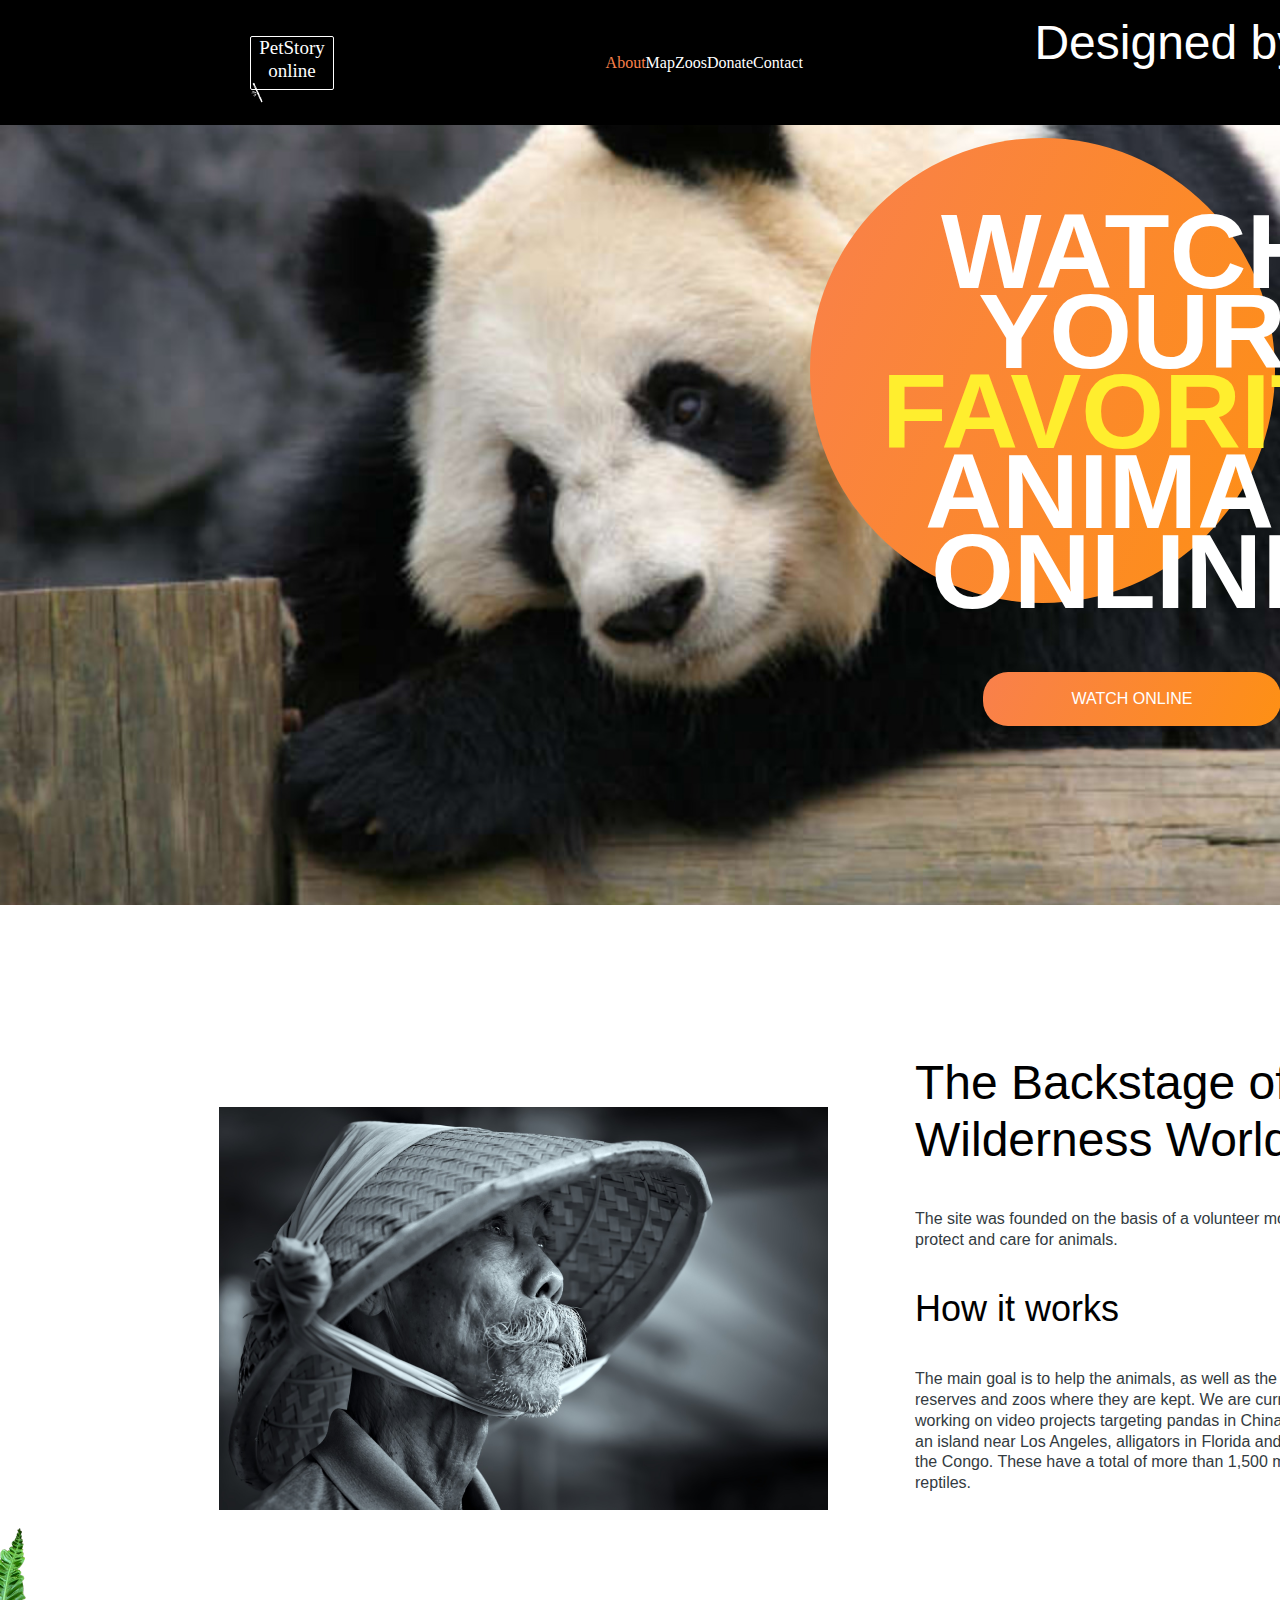
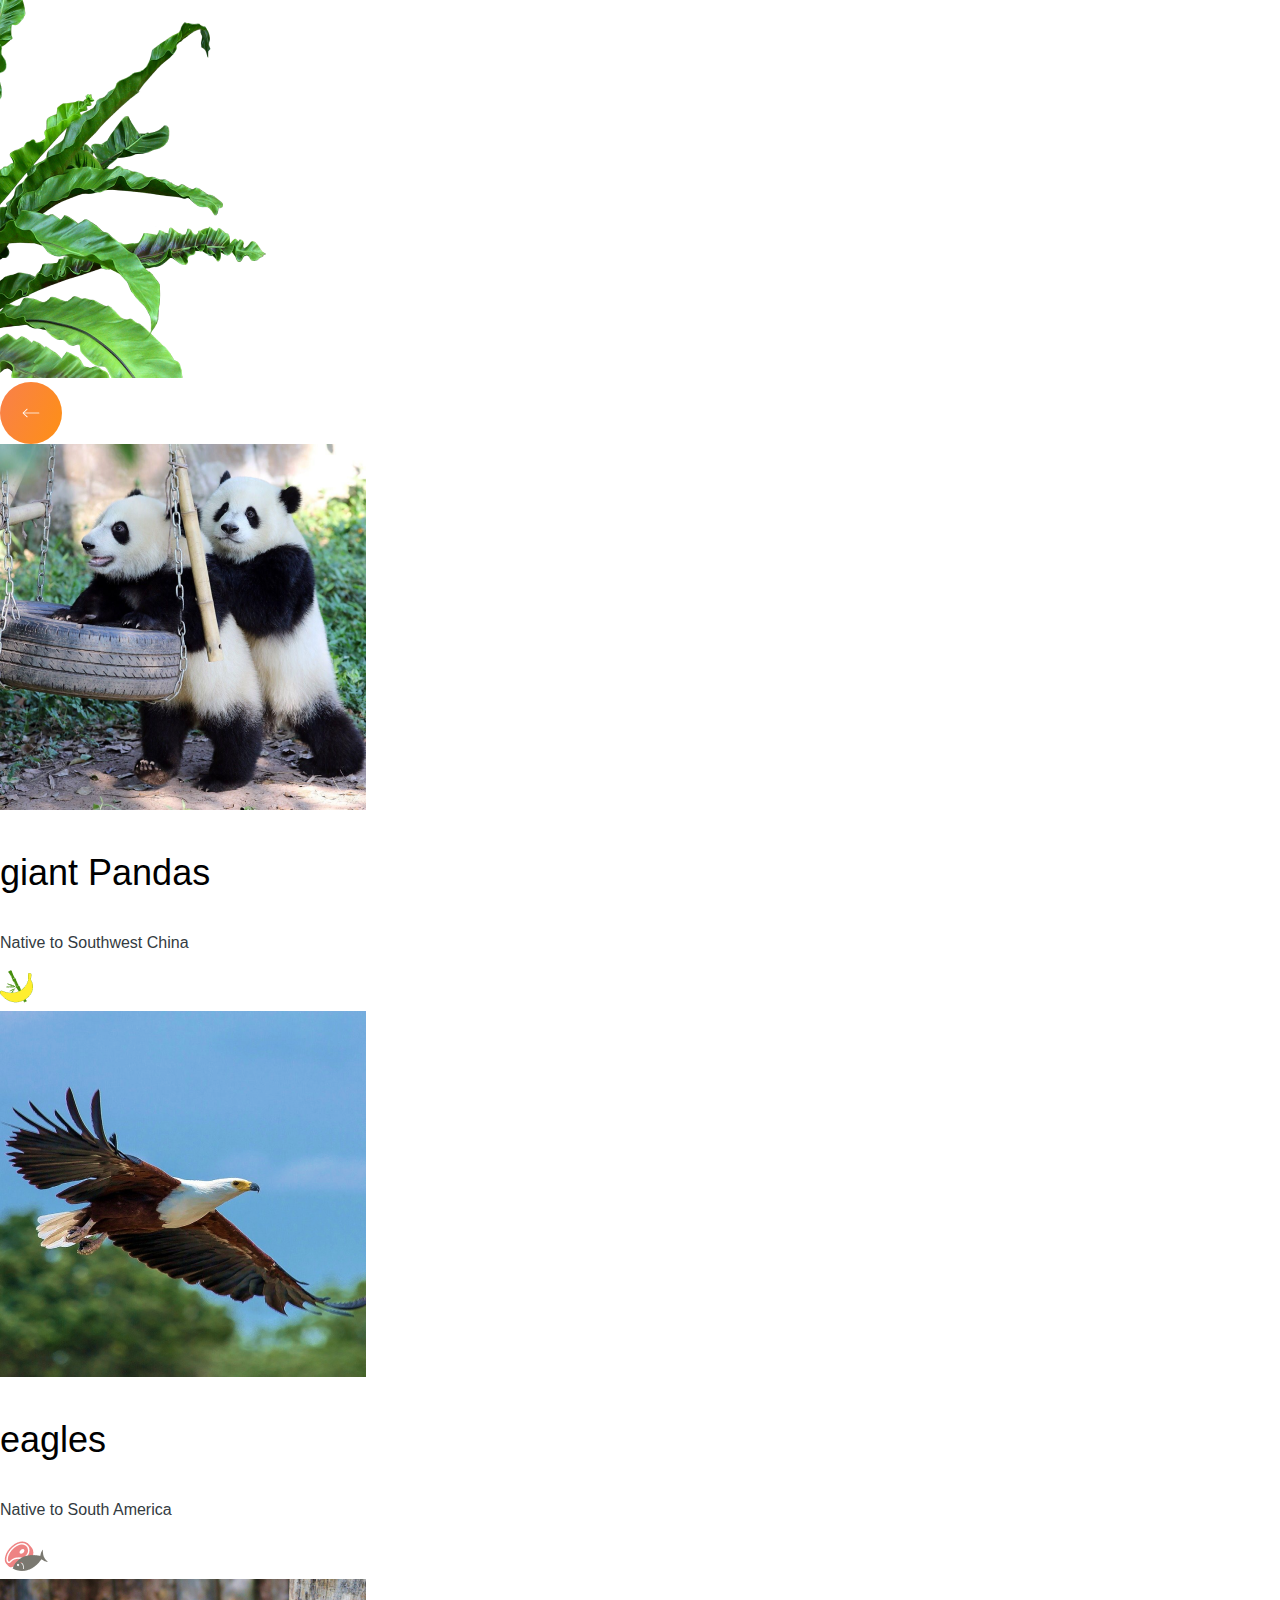
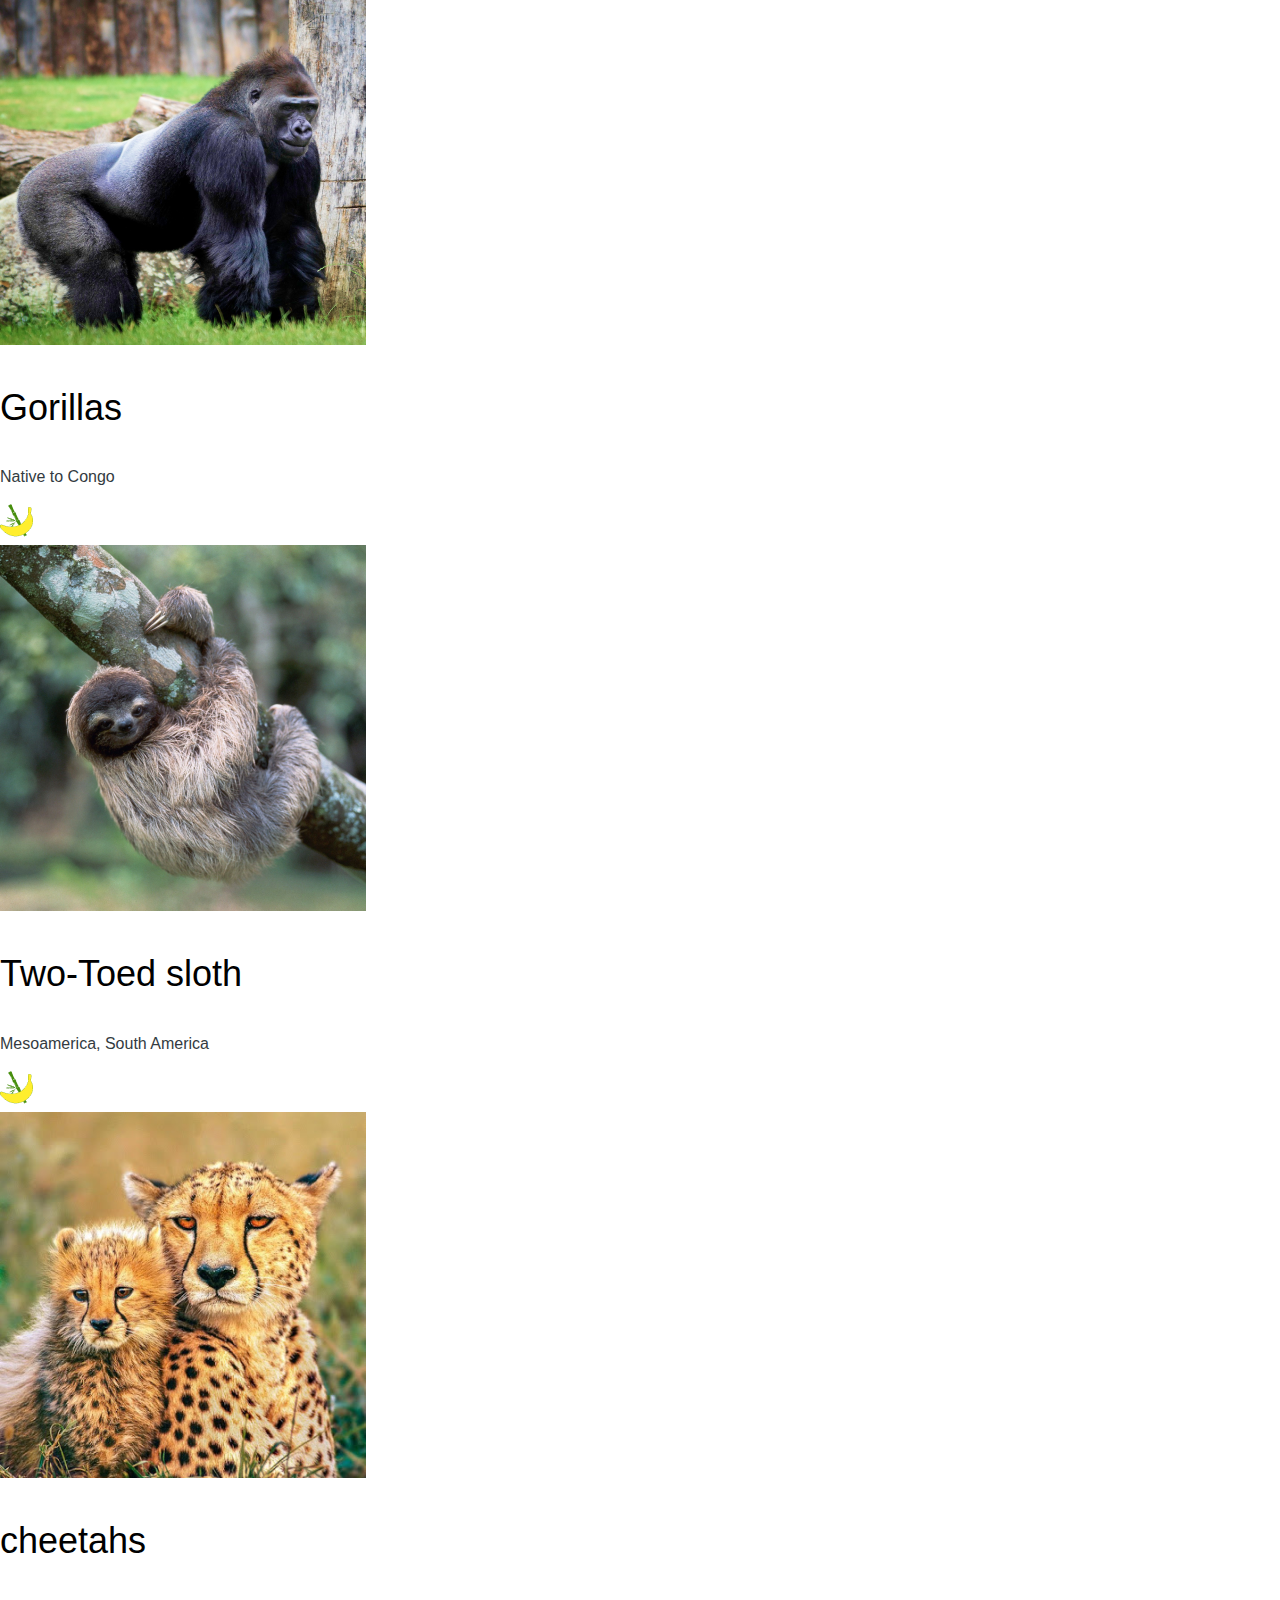
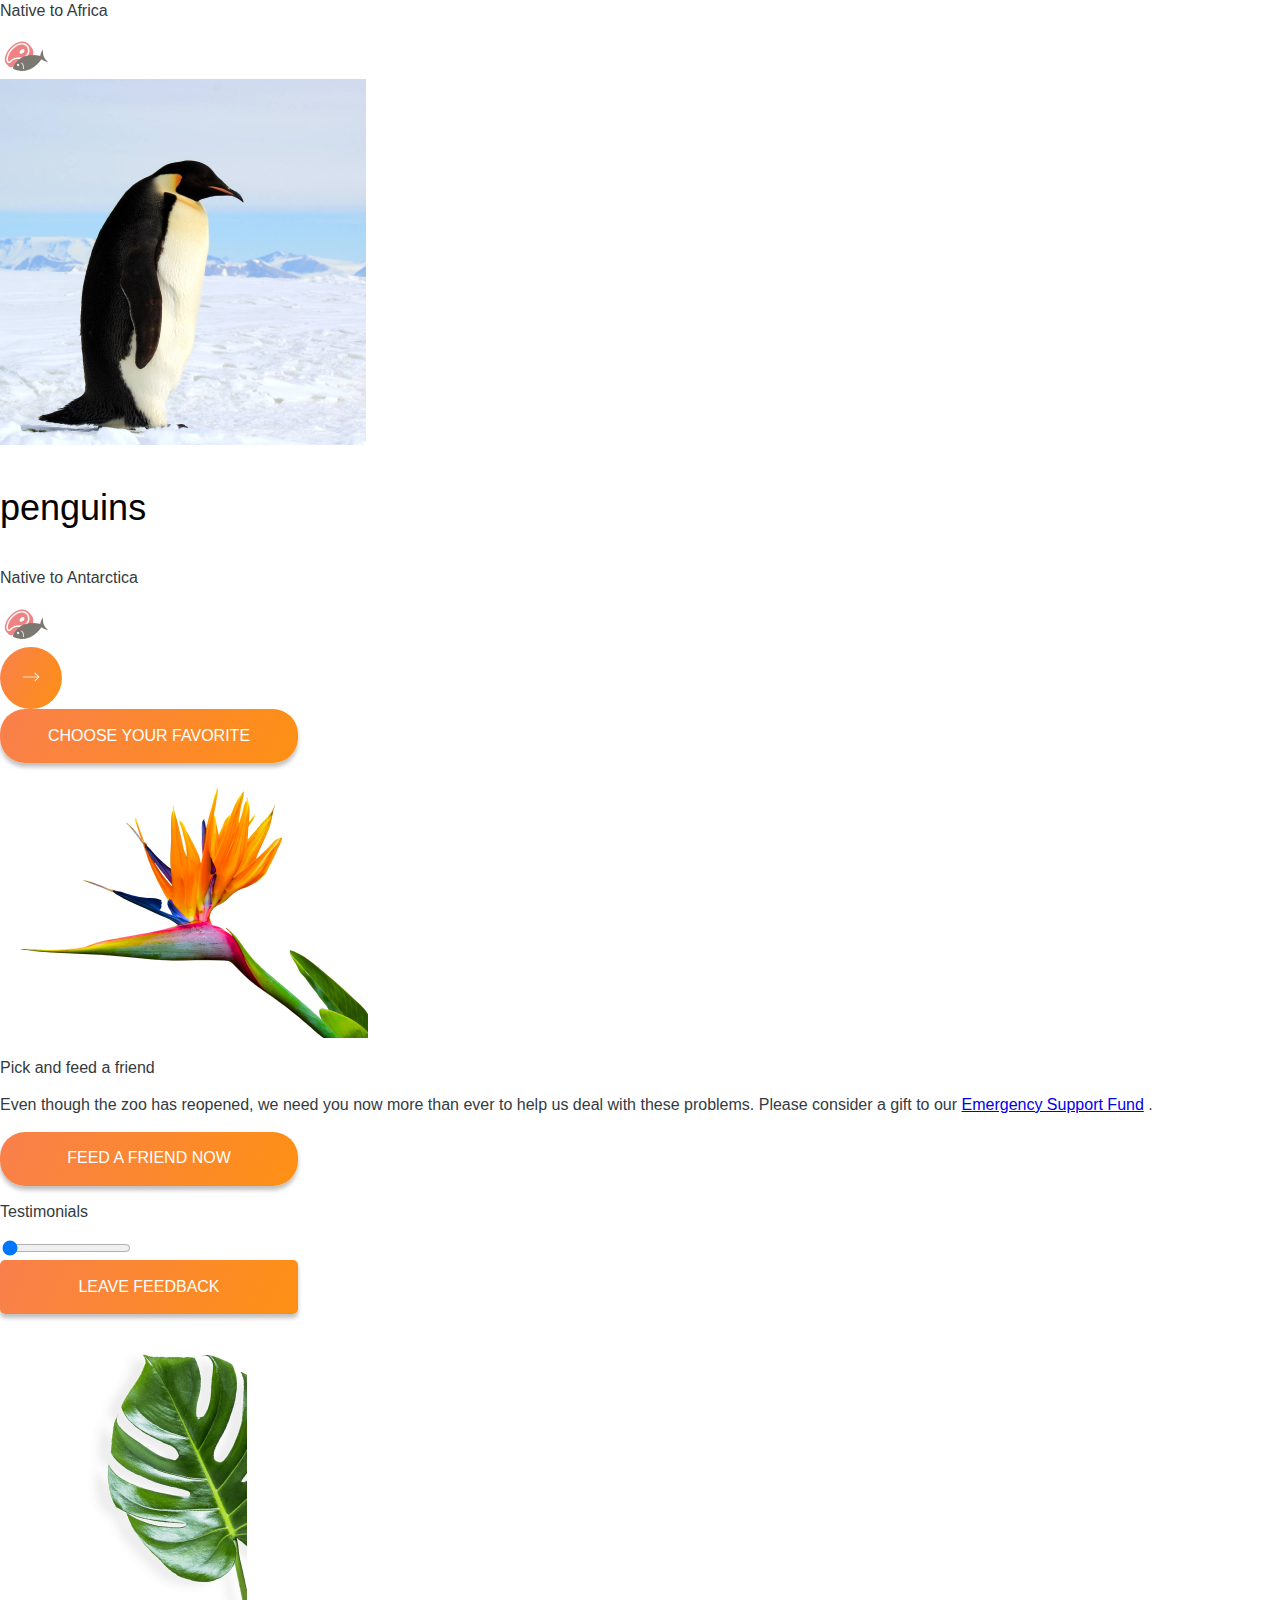
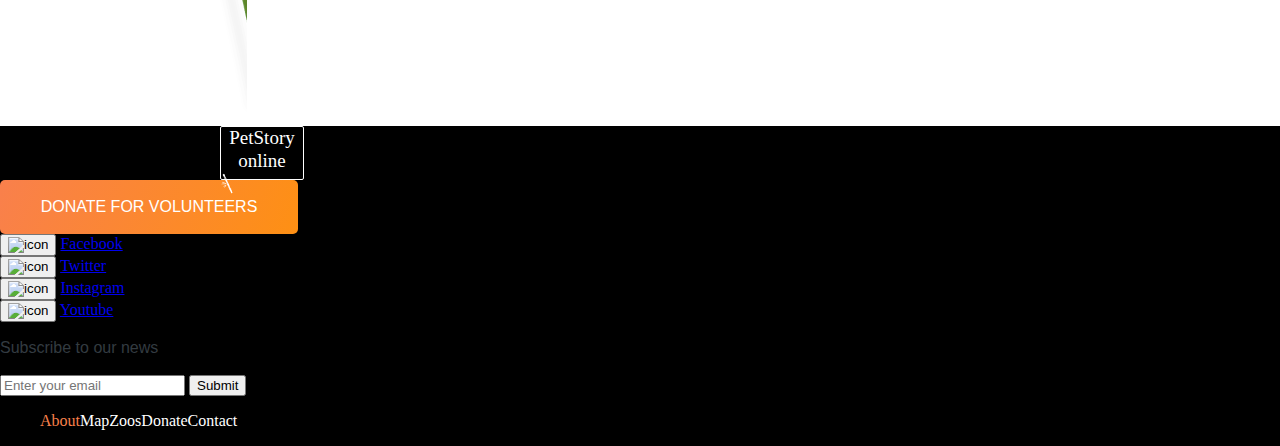
==== pages/main/index.html @ 46a7b4b2 "feat: add items in footer block" ====
<!DOCTYPE html>
<html lang="en">
<head>
    <meta charset="UTF-8">
    <meta http-equiv="X-UA-Compatible" content="IE=edge">
    <meta name="viewport" content="width=device-width, initial-scale=1.0">
    <link href="style.css" rel="stylesheet" type="text/css">
    <title>Zoo</title>
</head>
<body>
    <header>
        <a class="logo" href="index.html">
            <h1 class="logo-text">PetStory <br>online</h1>
            <img class="logo-icon" src="../../assets/icons/bamboo.png" alt="bamboo icon">
        </a>
        <nav>
            <ul class="nav-list">
                <li><a class="highlighted" href="index.html">About</a></li>
                <li><a href="#map">Map</a></li>
                <li><a href="#zoos">Zoos</a></li>
                <li><a href="../donate/index.html">Donate</a></li>
                <li><a href="#footer">Contact </a></li>
            </ul>
        </nav>
        <div class="designed">
            <a href="https://www.figma.com/file/jfEFwkXVj1WRq7sUHDr8os/PetStory-online?node-id=0%3A1"><h2>Designed by ©</h2></a>
        </div>
    </header>
    <main>
        <section class="online-container">
            <div class="ellipse-container">
                <div class="ellipse">
                <h2 class="online-text">Watch your <span class="yellow">favorite</span> animal online</h2>
                </div>
            </div>
            <div class="btn1-container">
                <button class="btn1">Watch online</button>
            </div>
        </section>
        <section class="backstage-container">
            <div class="section2-container">
                <img class="backstage-img" src="../../assets/images/bamboo-cap.png" alt="man in a bamboo cap">
                <div class="backstage-text">
                    <h2>The Backstage of the Wilderness World.</h2>
                    <p>The site was founded on the basis of a volunteer movement to protect and care for animals.</p>
                    <h3>How it works </h3>
                    <p>The main goal is to help the animals, as well as the nature reserves and zoos where they are kept. We are currently working on video projects targeting pandas in China,
                        eagles on an island near Los Angeles, alligators in Florida and gorillas in the Congo. These have a total of more than 1,500 mammals and reptiles.</p>
                </div>
            </div>
            <img clas="" src="../../assets/images/flower_foto1.png" alt="flower foto">
        </section>
        <section class="card-container">
            <img class="" src="../../assets/images/palm_foto.png" alt="palm foto">
            <div class="animals_card-container">
                <div class="left_arrow">
                    <button class="arrow_elips">
                        <img src="../../assets/icons/Vector_left.png" alt="Left arrow icon">
                    </button>
                </div>
                <div class="catalog">
                    <div class="card">
                        <img src="../../assets/images/GiantPandas.png" alt="Giant Pandas foto">
                        <h3>giant Pandas</h3>
                        <p>Native to Southwest China</p>
                        <img src="../../assets/icons/banana-bamboo_icon.png" alt="banana with bamboo icon">
                    </div>
                    <div class="card">
                        <img src="../../assets/images/Eagles.png" alt="Eagle foto">
                        <h3>eagles</h3>
                        <p>Native to South America</p>
                        <img src="../../assets/icons/meet-fish_icon.png" alt="meat with fish icon">
                    </div>
                    <div class="card">
                        <img src="../../assets/images/Gorillas.png" alt="">
                        <h3>Gorillas</h3>
                        <p>Native to Congo</p>
                        <img src="../../assets/icons/banana-bamboo_icon.png" alt="banana with bamboo icon">
                    </div>
                    <div class="card">
                        <img src="../../assets/images/Sloth.png" alt="">
                        <h3>Two-Toed sloth</h3>
                        <p>Mesoamerica, South America</p>
                        <img src="../../assets/icons/banana-bamboo_icon.png" alt="banana with bamboo icon">
                    </div>
                    <div class="card">
                        <img src="../../assets/images/Cheetahs.png" alt="">
                        <h3>cheetahs</h3>
                        <p>Native to Africa</p>
                        <img src="../../assets/icons/meet-fish_icon.png" alt="meat with fish icon">
                    </div>
                    <div class="card">
                        <img src="../../assets/images/Penguins.png" alt="">
                        <h3>penguins</h3>
                        <p>Native to Antarctica</p>
                        <img src="../../assets/icons/meet-fish_icon.png" alt="meat with fish icon">
                    </div>

                </div>
                <div class="right_arrow">
                    <button class="arrow_elips">
                        <img src="../../assets/icons/Vector_right.png" alt="Right arrow icon">
                    </button>
                </div>
                <div>
                    <button class="btn1">choose your favorite</button>
                </div>
                <img src="../../assets/images/strelitzia.png" alt="sterelitzia foto">
            </div>
        </section>

        <section>
            <p>Pick and feed a friend</p>
            <p> Even though the zoo has reopened, we need you now more than ever to help us deal with these problems. 
                Please consider a gift to our <a href="../donate/index.html">Emergency Support Fund</a> . </p>
            <div>
                <button class="btn1">feed a friend now</button>
            </div>
        </section>
        <section>
            <p>Testimonials</p>
            <input type="range" min="1" max="5" value="0">
            <div>
                <button class="btn1 btn2">Leave feedback</button>
            </div>
            <img src="../../assets/images/leav_foto.png" alt="leav foto"
        </section>
    </main>
    <footer>
        <a class="logo" href="index.html">
            <h1 class="logo-text">PetStory <br>online</h1>
            <img class="logo-icon" src="../../assets/icons/bamboo.png" alt="bamboo icon">
        </a>
        <div>
            <button class="btn1 btn2">Donate for volunteers</button>
        </div>
        <div>
            <button class="">
                <a>
                    <img src="" alt="icon">
                </a>
            </button>
            <a href="https://www.facebook.com/">Facebook</a>
        </div>
        <div>
            <button class="">
                <a>
                    <img src="" alt="icon">
                </a>
            </button>
            <a href="https://www.twitter.com/">Twitter</a>
        </div>
        <div>
            <button class="">
                <a>
                    <img src="" alt="icon">
                </a>
            </button>
            <a href="https://www.instagram.com/">Instagram</a>
        </div>
         <div>
            <button class="">
                <a>
                    <img src="" alt="icon">
                </a>
            </button>
            <a href="https://www.youtube.com/">Youtube</a>
        </div>

        <div>
            <p>Subscribe to our news</p>
            <input type="email" placeholder="Enter your email" />
            <button>Submit</button>
        </div>
        <nav>
            <ul class="nav-list">
                <li><a class="highlighted" href="index.html">About</a></li>
                <li><a href="#map">Map</a></li>
                <li><a href="#zoos">Zoos</a></li>
                <li><a href="../donate/index.html">Donate</a></li>
                <li><a href="#footer">Contact </a></li>
            </ul>
        </nav>
    </footer>
</body>
</html>
---- pages/main/style.css ----
body{
    height:100vh;
    width: 1600px;
    margin: auto;
}

h2{
    font-family: 'Roboto', sans-serif;
    font-style: normal;
    font-weight: 400;
    font-size: 48px;
    line-height: 120%;
    margin-top:0px;
}

h3{
    font-family: 'Roboto', sans-serif;
    font-style: normal;
    font-weight: 400;
    font-size: 36px;
    line-height: 130%;
}

p{
    font-family: 'Roboto', sans-serif;
    font-style: normal;
    font-weight: 400;
    font-size: 16px;
    line-height: 130%;
    color: #333B41;
}

header{
    background: #000000;
    color: #FFFFFF;
    display:flex;
    align-items: center;
    justify-content: space-around;
    font-family: "Roboto-500";
    font-size: 16px;
    font-weight: 500;
    padding: 14px 30px;
}
.logo{
    border: 1px solid #FFFFFF;
    border-radius: 2px;
    display:block;
    text-decoration: none;
    width: 82px;
    height: 52px;
    margin-right: auto;
    margin-left: 220px;
    /*position: relative;
    z-index:6;*/
    /*display: flex;
    justify-content: flex-end;*/
}
.logo-icon{
    position: absolute;
}
.logo-text{
    color: #FFFFFF;
    text-align: center;
    font-family: 'Roboto';
    font-style: normal;
    font-weight: 400;
    font-size: 19.0145px;
    line-height: 120%;
    margin:0px;
}
nav{
    display: flex;
}

nav ul li{
    list-style-type: none;
}

nav ul li a{
    color: #FFFFFF;
    text-decoration: none;
    cursor: pointer;
}

nav ul li a:hover{
    color: #F9804B;
}

.nav-list{
    display: flex;
    flex-direction: row;
    justify-content: space-around;
}

.highlighted{
    color:#F9804B;
}

.designed{
    margin-left: auto;
    margin-right: 220px;
}

.designed a{
    color: #FFFFFF;
    text-decoration: none;
}

.designed a:hover{
    color: #F9804B;
}

.online-container{
    background-image: url('../../assets/images/GiantPanda.png');
    background-repeat: no-repeat;
    background-position: center;
    height: 780px;
    width:100%;
}
.ellipse-container{
    display: flex;
    justify-content: flex-end;
    align-items: flex-end;
    width: 1275px;
    height: 478px;
}

.ellipse{
    width: 465px;
    height: 465px;
    background: linear-gradient(113.96deg, #F9804B 1.49%, #FE9013 101.44%);
    border-radius: 50%;
}

.online-text{
    font-family: 'Roboto', sans-serif;
    font-style: normal;
    font-weight: 700;
    font-size: 106.5px;
    line-height: 75%;
    text-align: center;
    text-transform: uppercase;
    color: #FFFFFF;
    width: 500.31px;
    height: 400px;
    margin: 74px 0 0 72px;
}

.yellow{
    color: #FFEE2E;
}

.btn1-container{
    display: flex;
    justify-content: flex-end;
    margin-top:69px;
    margin-right: 319px;
}

.btn1{
    width: 298px;
    height: 54px;
    background: linear-gradient(113.96deg, #F9804B 1.49%, #FE9013 101.44%);
    box-shadow: 0px 4px 4px rgba(0, 0, 0, 0.25);
    border-radius: 25px;
    border: none;
    font-family: 'Roboto', sans-serif;
    font-style: normal;
    font-weight: 500;
    font-size: 16px;
    line-height: 140%;
    text-align: center;
    text-transform: uppercase;
    color: #FFFFFF;

}

.btn1:hover{
    background: #E47209;
}

.backstage-container{
    display:flex;
    justify-content: center;
    align-items: center;
}

.section2-container{
    margin-top:140px;
    margin-left:219px;
    margin-right:20px;
    display:flex;
    justify-content: space-evenly;
    align-items: flex-end;
    max-width:1161px;
}

.backstage-text{
    margin-left:87px;
}

.arrow_elips{
    width: 62px;
    height: 62px;
    background: linear-gradient(113.96deg, #F9804B 1.49%, #FE9013 101.44%);
    border-radius: 50%;
    border: none;
    cursor: pointer;
}
.arrow_elips:active{
    background: #4B9200;
}


.btn2{
    border-radius: 5px;
}

footer{
    background: black;
}
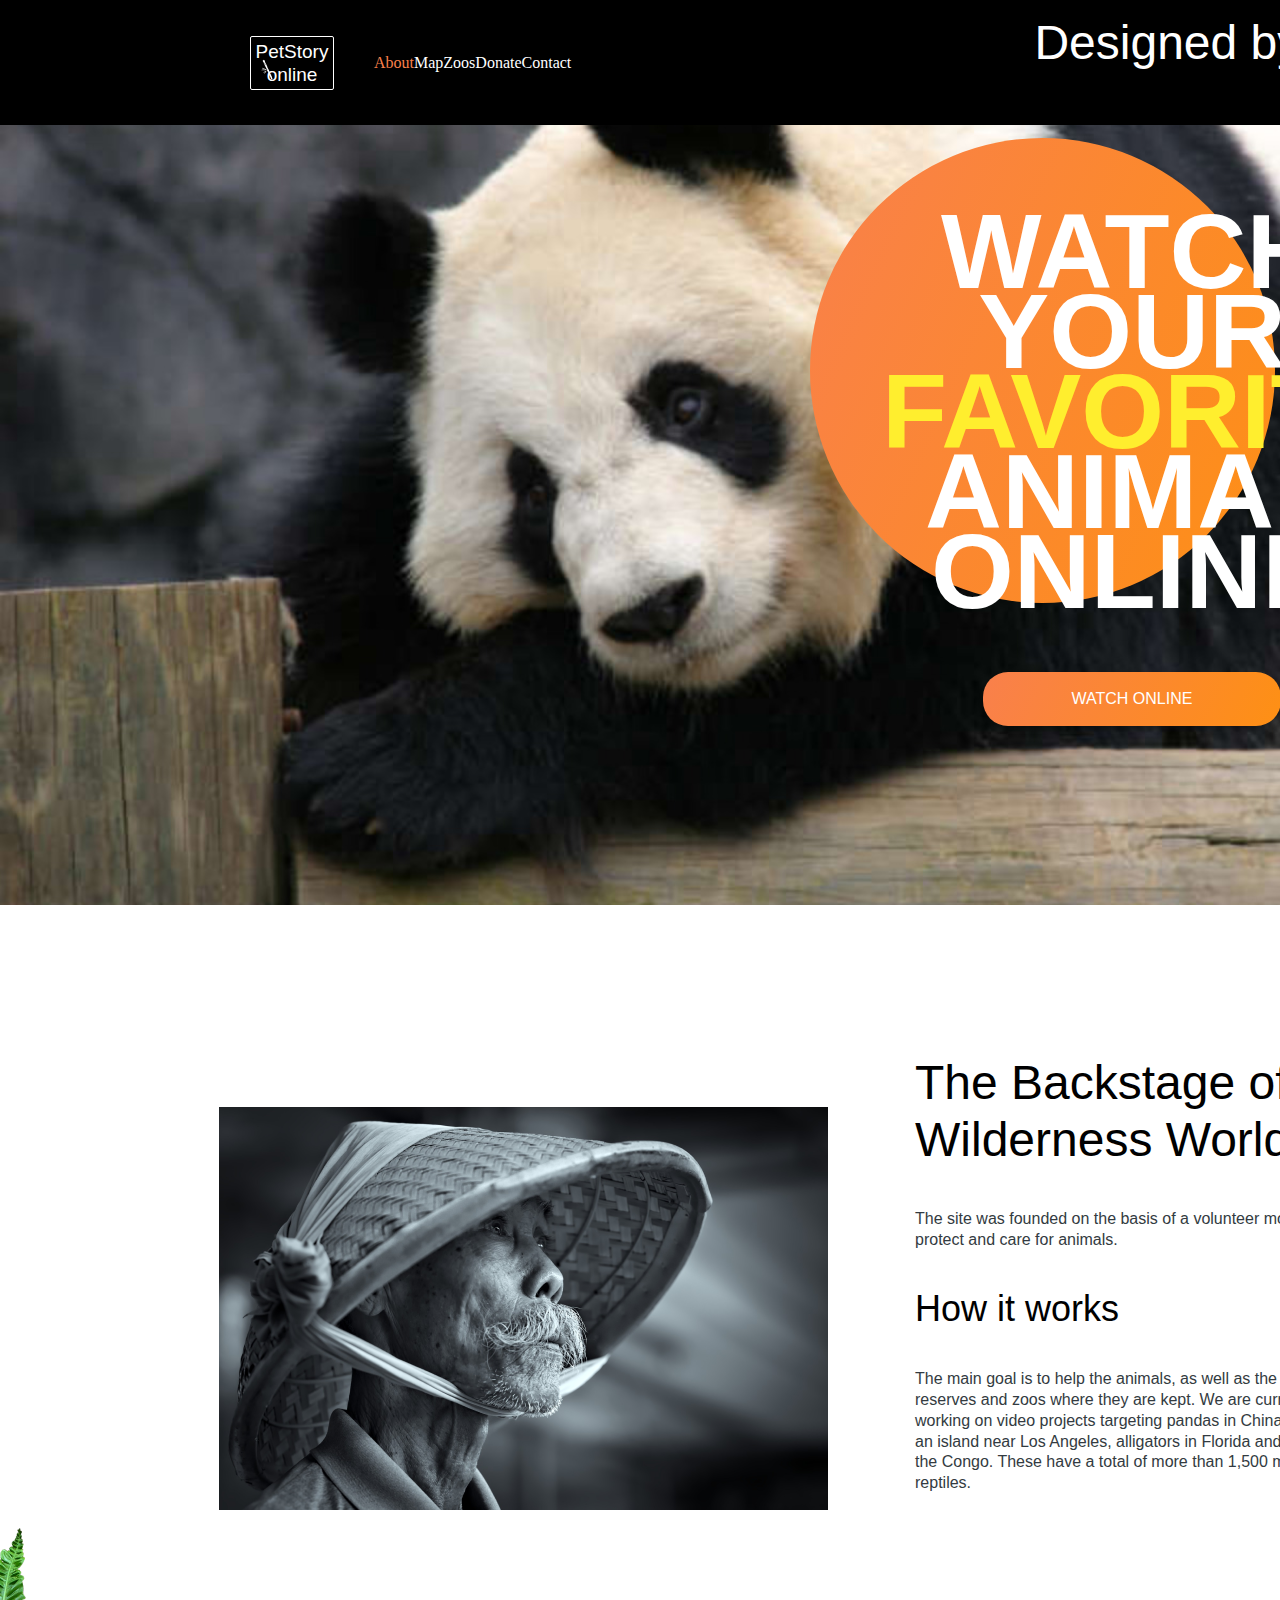
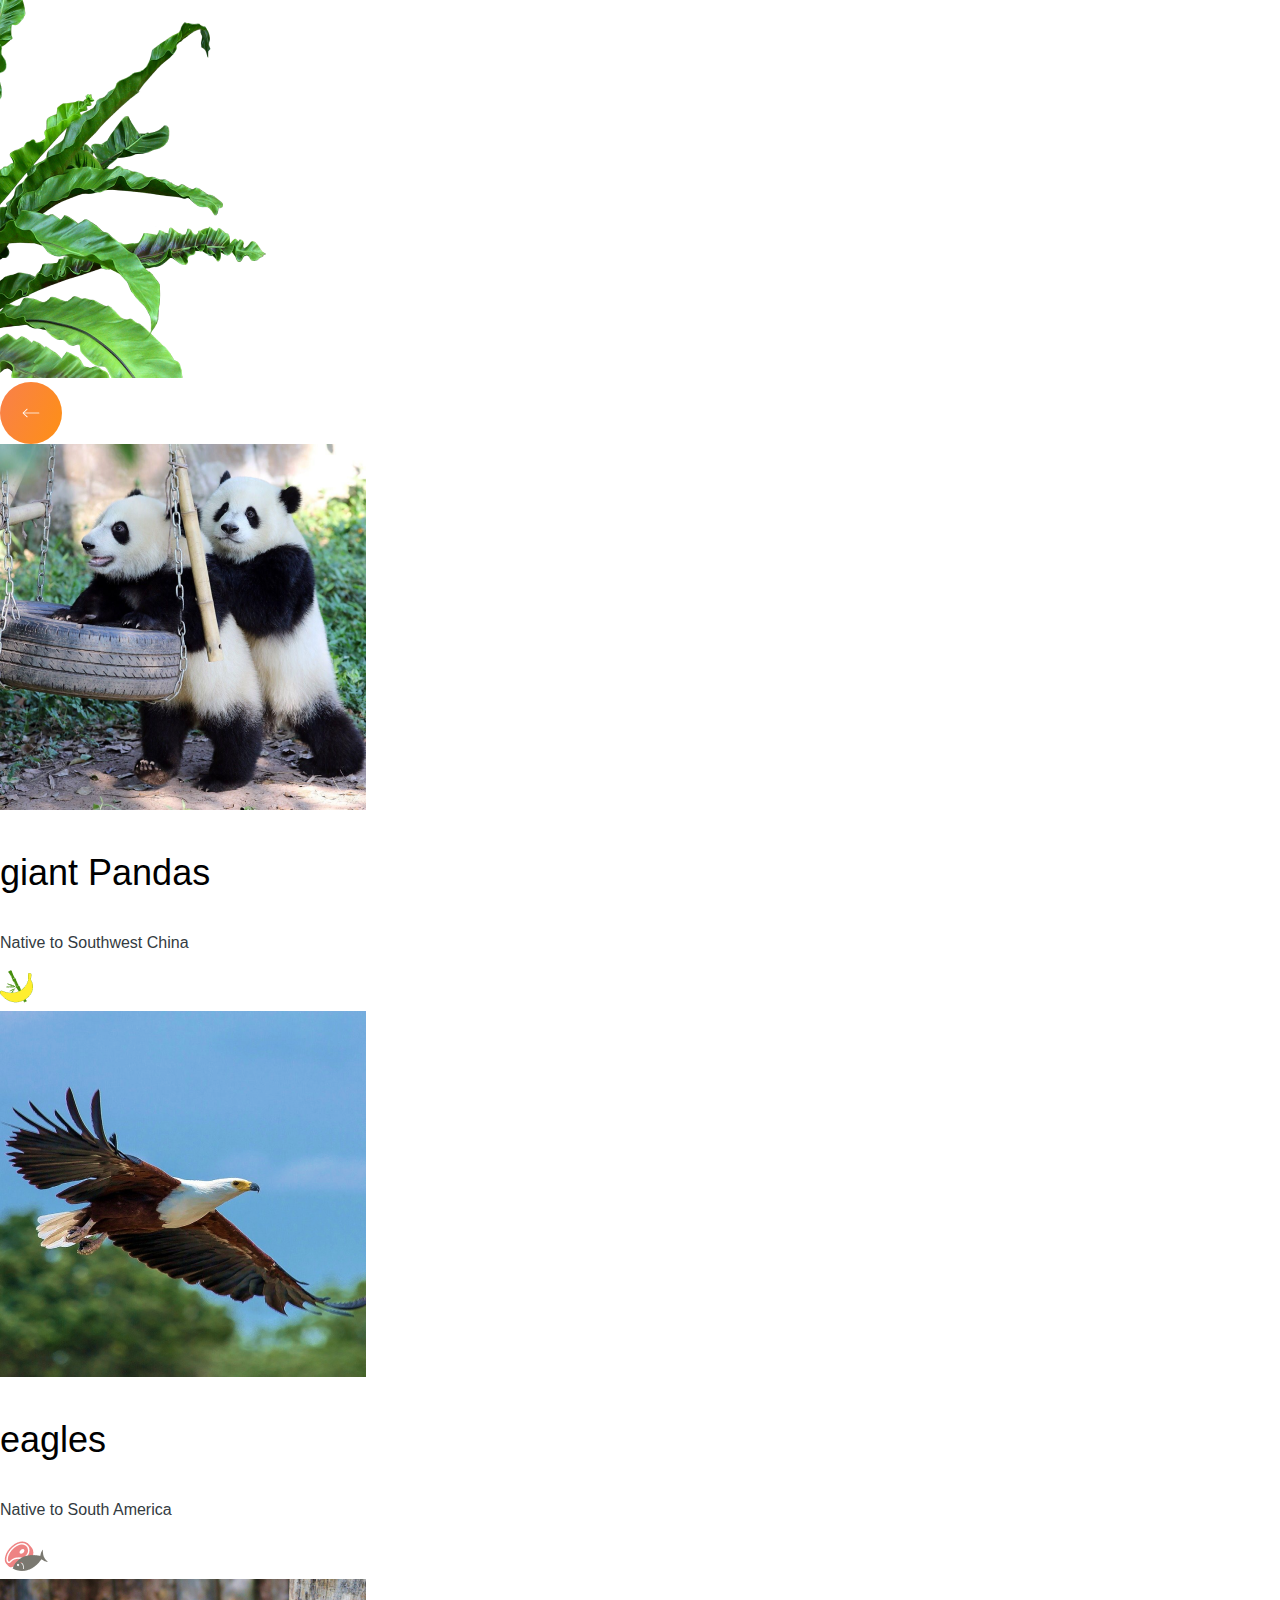
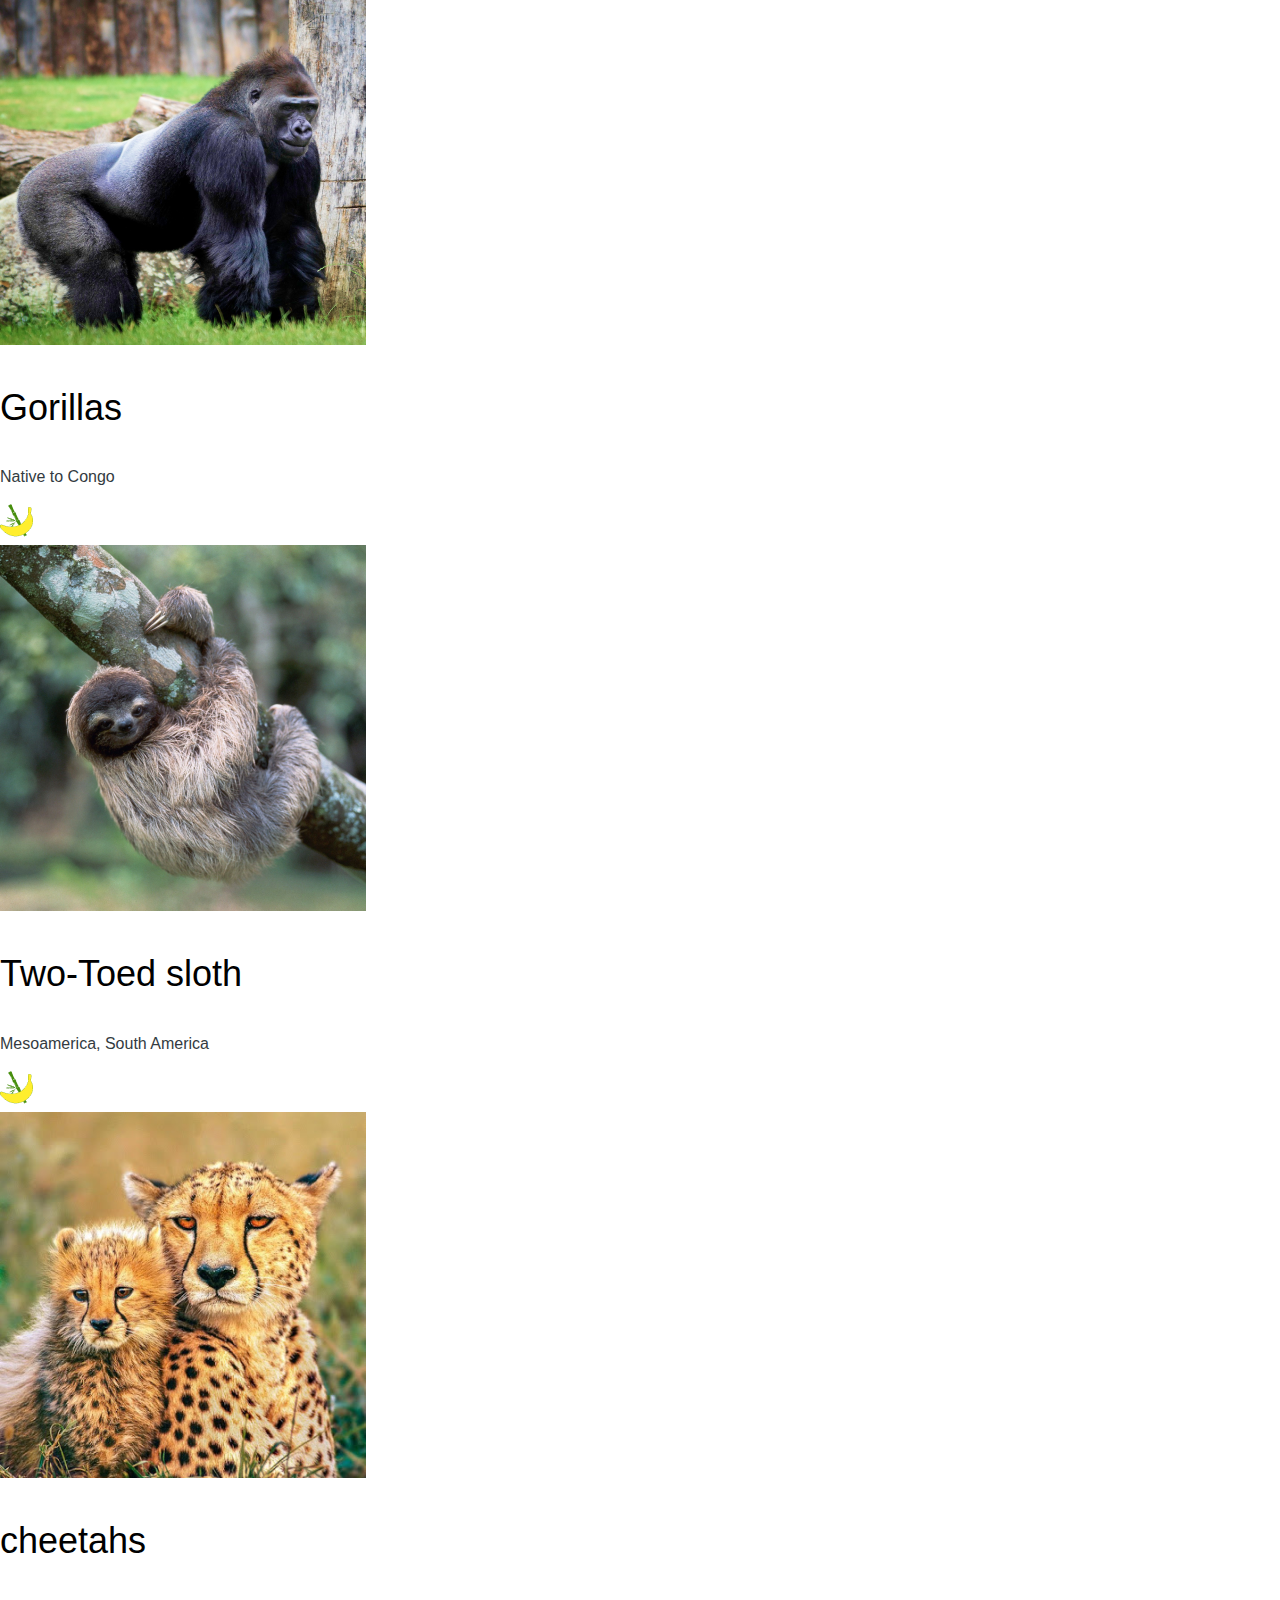
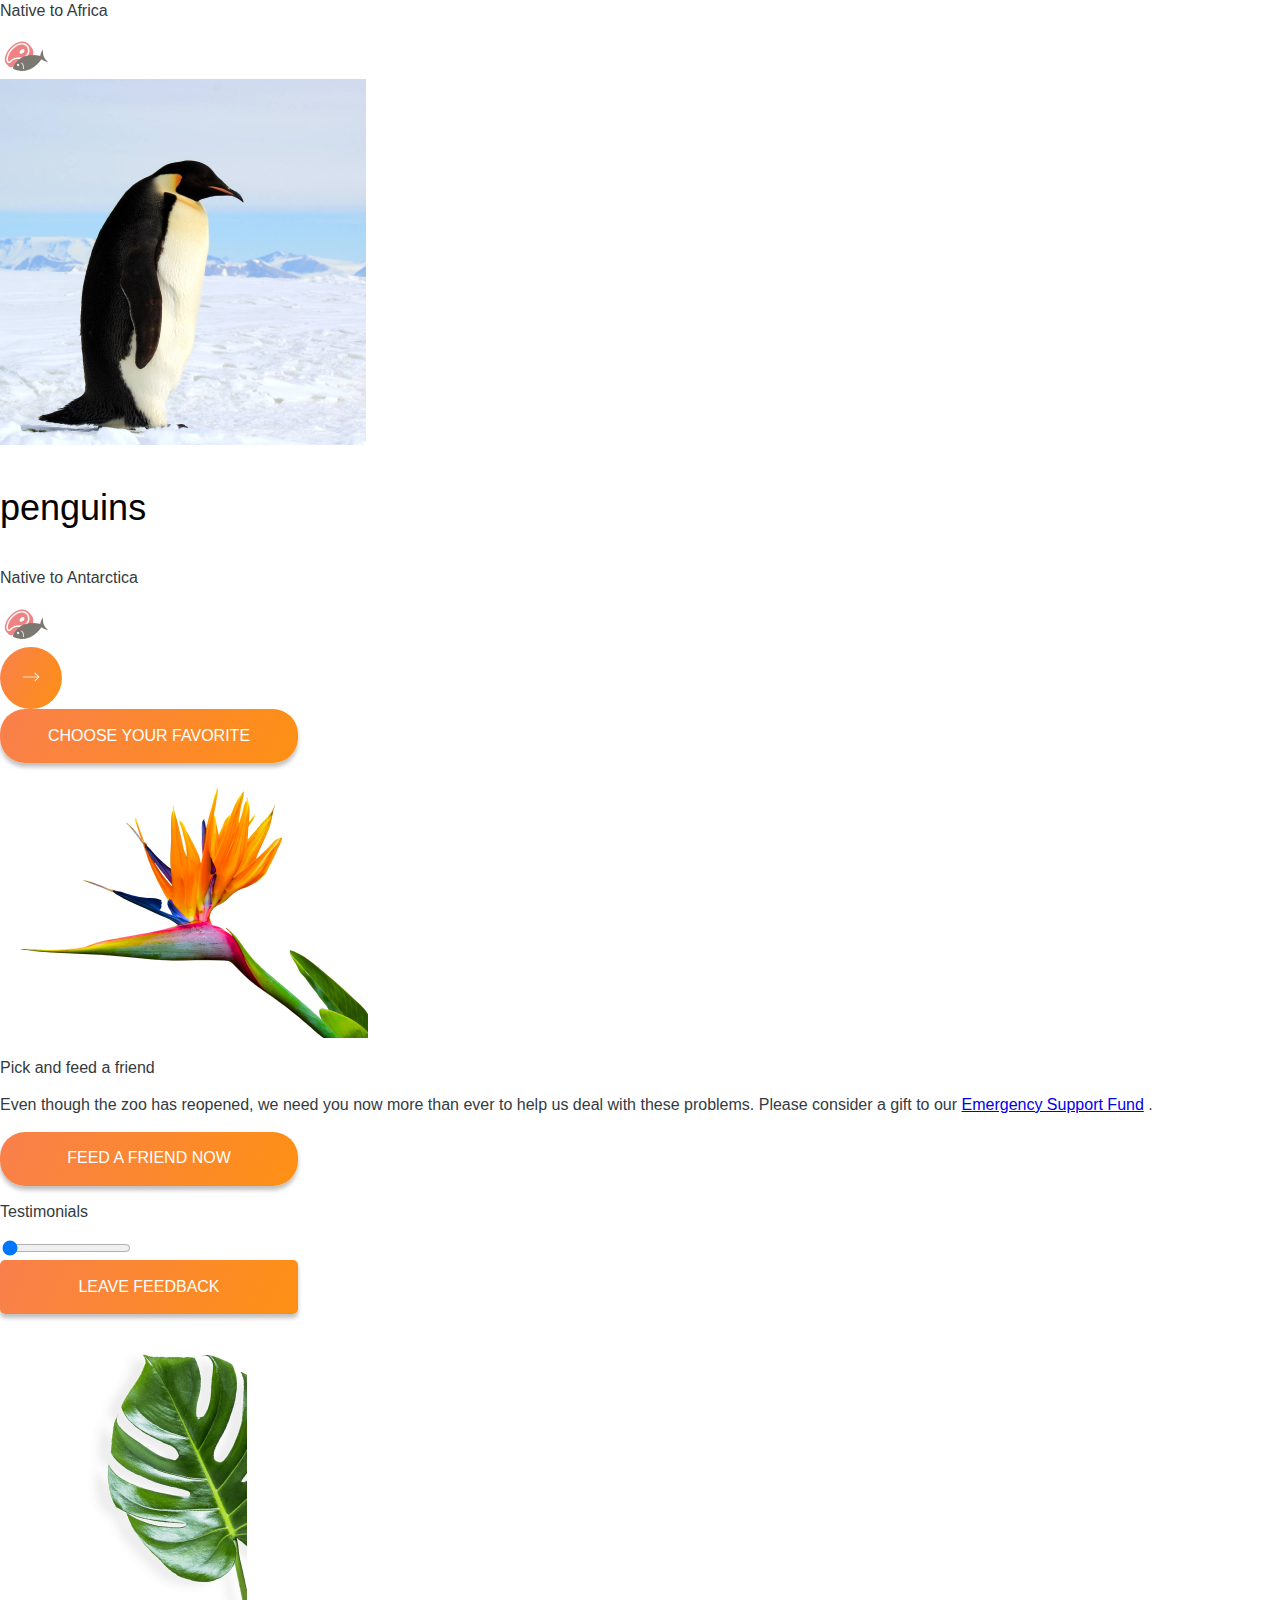
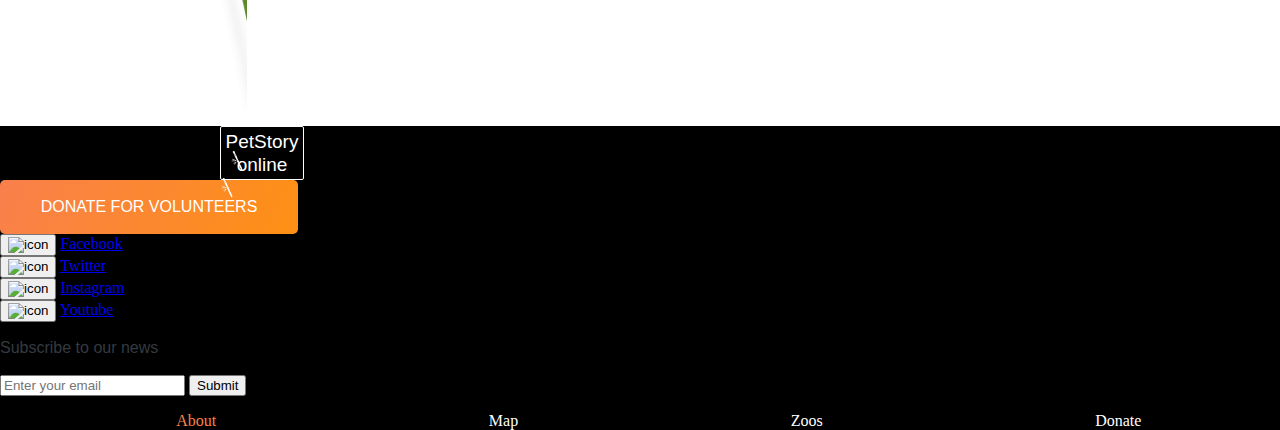
==== commit 0ec415ed: "fix: make logo looks more appropriate" ====
--- a/pages/main/index.html
+++ b/pages/main/index.html
@@ -9,19 +9,21 @@
 </head>
 <body>
     <header>
-        <a class="logo" href="index.html">
-            <h1 class="logo-text">PetStory <br>online</h1>
-            <img class="logo-icon" src="../../assets/icons/bamboo.png" alt="bamboo icon">
-        </a>
-        <nav>
-            <ul class="nav-list">
-                <li><a class="highlighted" href="index.html">About</a></li>
-                <li><a href="#map">Map</a></li>
-                <li><a href="#zoos">Zoos</a></li>
-                <li><a href="../donate/index.html">Donate</a></li>
-                <li><a href="#footer">Contact </a></li>
-            </ul>
-        </nav>
+        <div class="nav-container">
+            <a class="logo" href="index.html">
+                <h1 class="logo-text">PetStory <br>online</h1>
+                <!--<img class="logo-icon" src="../../assets/icons/bamboo.png" alt="bamboo icon">-->
+            </a>
+            <nav>
+                <ul class="nav-list">
+                    <li><a class="highlighted" href="index.html">About</a></li>
+                    <li><a href="#map">Map</a></li>
+                    <li><a href="#zoos">Zoos</a></li>
+                    <li><a href="../donate/index.html">Donate</a></li>
+                    <li><a href="#footer">Contact </a></li>
+                </ul>
+            </nav>
+        </div>
         <div class="designed">
             <a href="https://www.figma.com/file/jfEFwkXVj1WRq7sUHDr8os/PetStory-online?node-id=0%3A1"><h2>Designed by ©</h2></a>
         </div>
--- a/pages/main/style.css
+++ b/pages/main/style.css
@@ -2,6 +2,10 @@
     height:100vh;
     width: 1600px;
     margin: auto;
+}
+
+h1{
+    font-family: 'Roboto', sans-serif;
 }
 
 h2{
@@ -40,6 +44,10 @@
     font-size: 16px;
     font-weight: 500;
     padding: 14px 30px;
+}
+.nav-container{
+    display:flex;
+    align-items: center;
 }
 .logo{
     border: 1px solid #FFFFFF;
@@ -59,17 +67,17 @@
     position: absolute;
 }
 .logo-text{
+    background-image: url(../../assets/icons/bamboo.png);
+    background-repeat: no-repeat;
+    background-position: bottom 6px left 10px;
     color: #FFFFFF;
     text-align: center;
-    font-family: 'Roboto';
     font-style: normal;
     font-weight: 400;
     font-size: 19.0145px;
     line-height: 120%;
     margin:0px;
-}
-nav{
-    display: flex;
+    padding-top: 4px;
 }
 
 nav ul li{
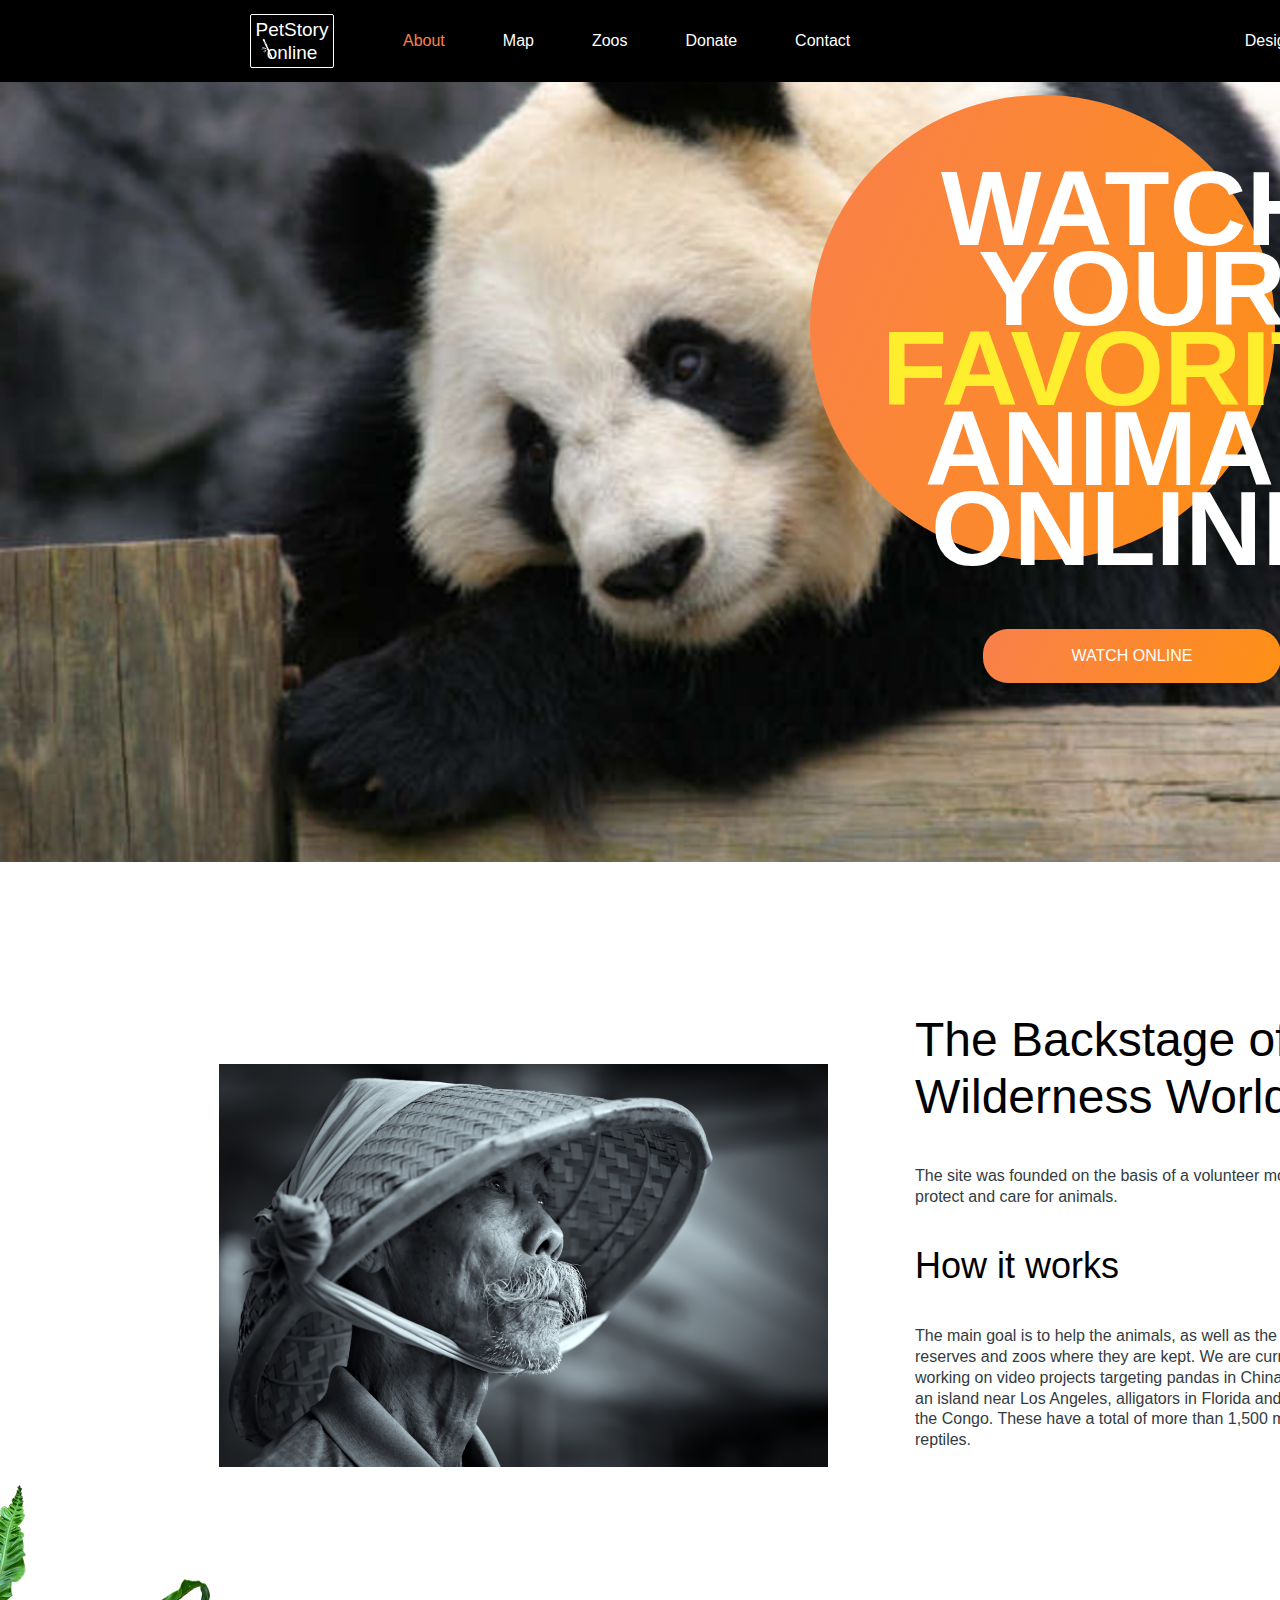
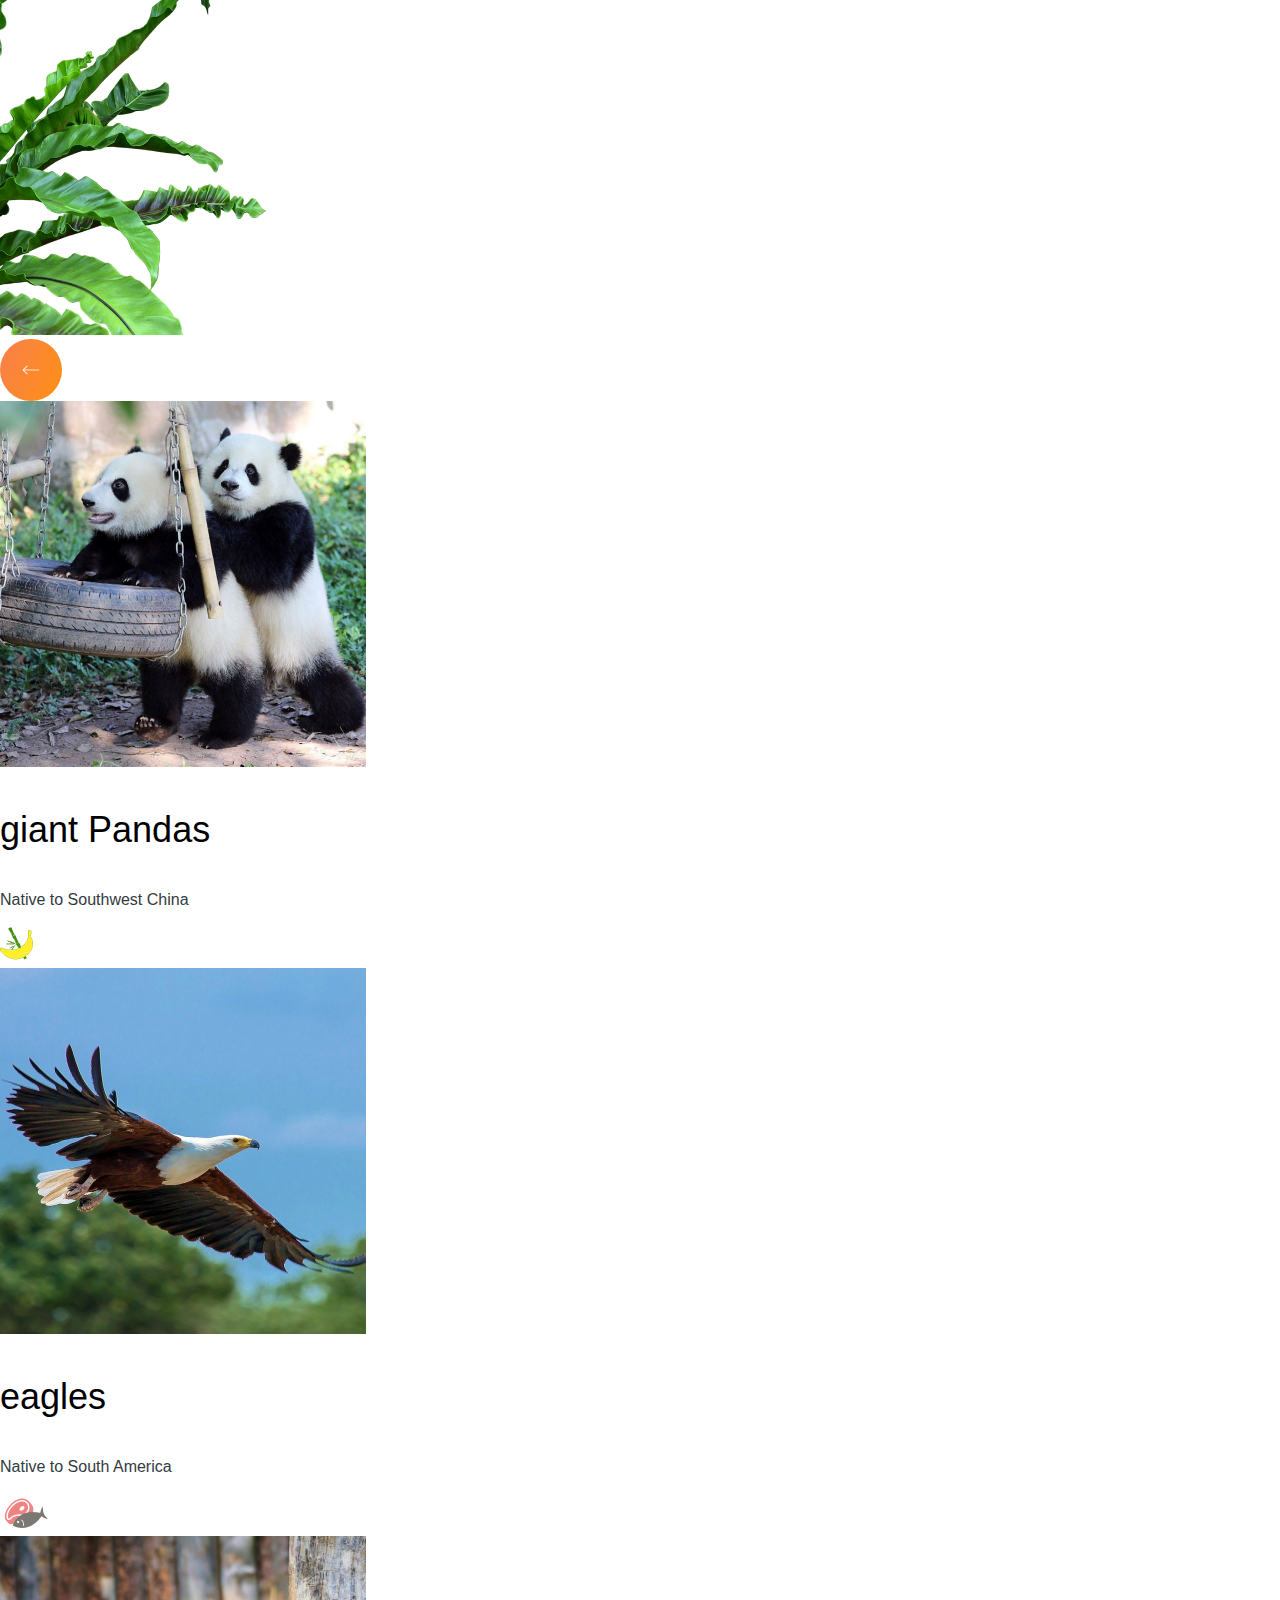
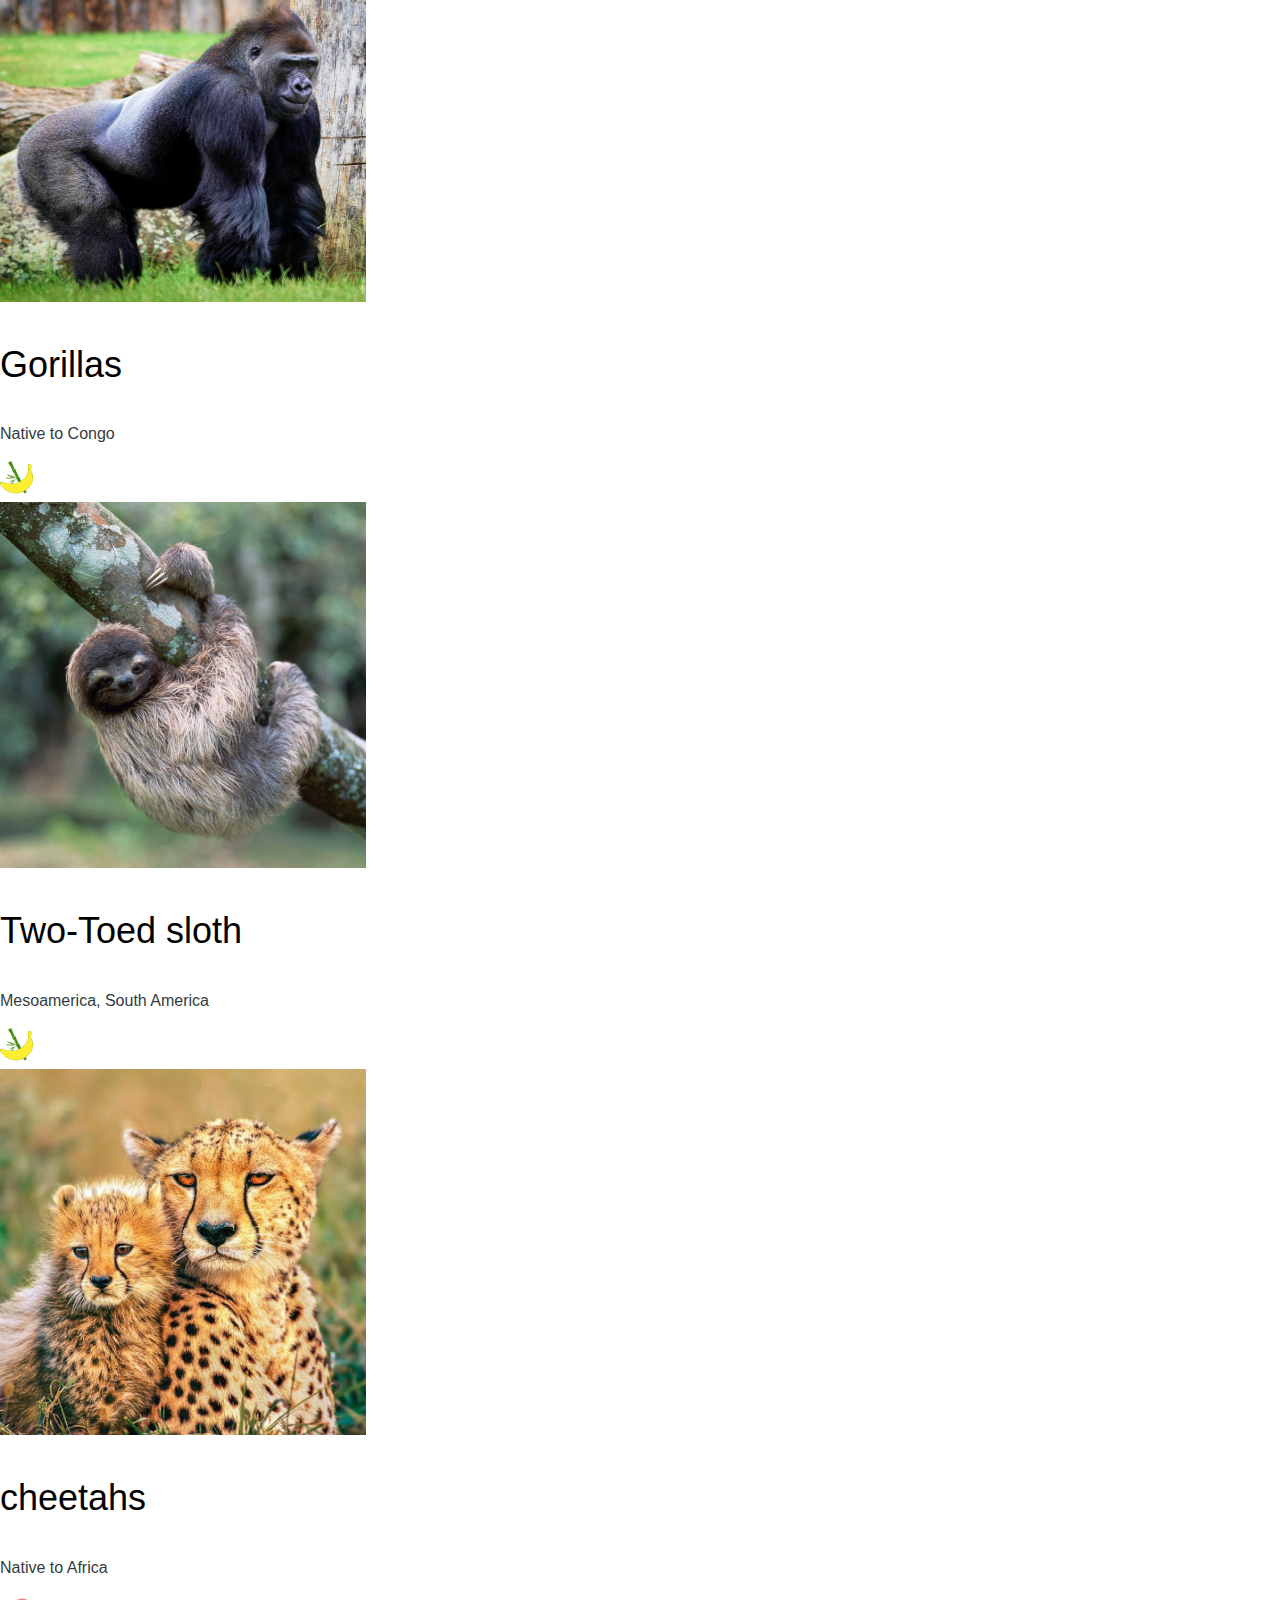
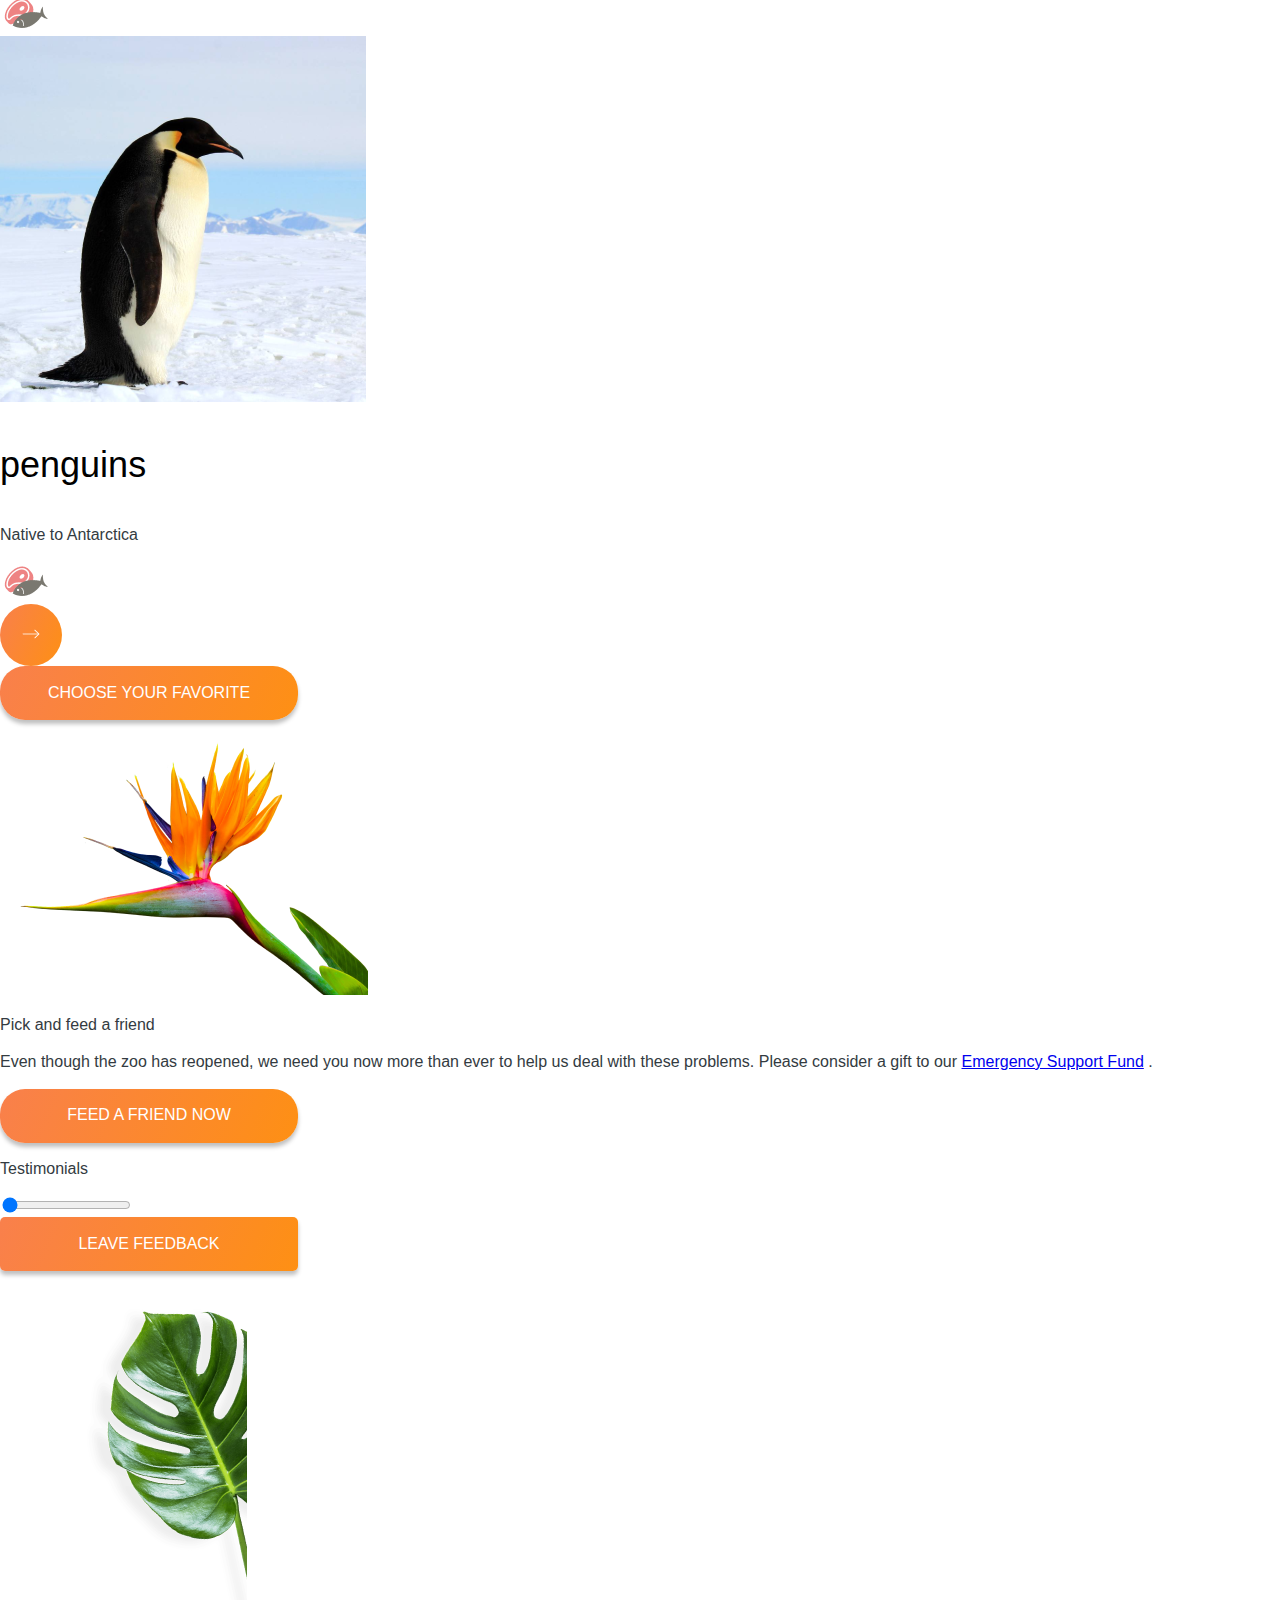
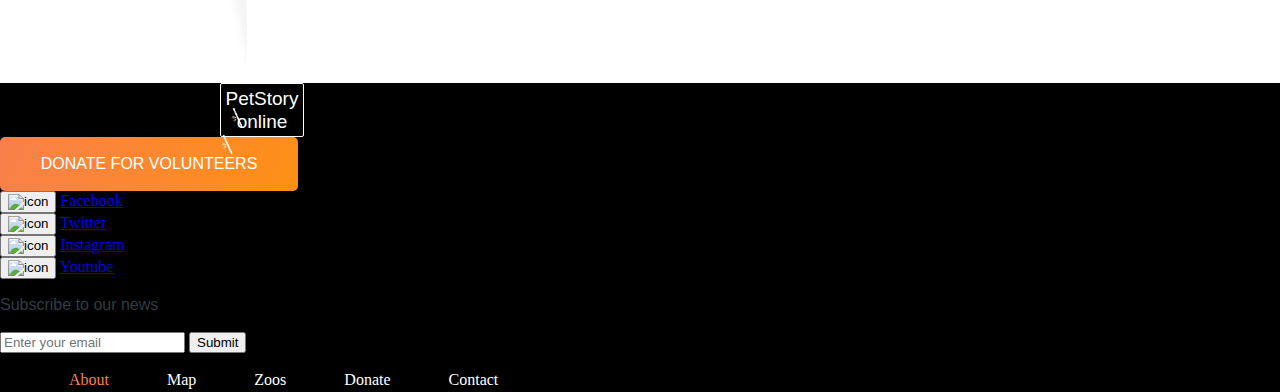
==== commit 065330c7: "fix: header style" ====
--- a/pages/main/index.html
+++ b/pages/main/index.html
@@ -12,7 +12,6 @@
         <div class="nav-container">
             <a class="logo" href="index.html">
                 <h1 class="logo-text">PetStory <br>online</h1>
-                <!--<img class="logo-icon" src="../../assets/icons/bamboo.png" alt="bamboo icon">-->
             </a>
             <nav>
                 <ul class="nav-list">
@@ -25,7 +24,7 @@
             </nav>
         </div>
         <div class="designed">
-            <a href="https://www.figma.com/file/jfEFwkXVj1WRq7sUHDr8os/PetStory-online?node-id=0%3A1"><h2>Designed by ©</h2></a>
+            <a href="https://www.figma.com/file/jfEFwkXVj1WRq7sUHDr8os/PetStory-online?node-id=0%3A1">Designed by ©</a>
         </div>
     </header>
     <main>
--- a/pages/main/style.css
+++ b/pages/main/style.css
@@ -40,7 +40,7 @@
     display:flex;
     align-items: center;
     justify-content: space-around;
-    font-family: "Roboto-500";
+    font-family: 'Roboto', sans-serif;;
     font-size: 16px;
     font-weight: 500;
     padding: 14px 30px;
@@ -58,10 +58,6 @@
     height: 52px;
     margin-right: auto;
     margin-left: 220px;
-    /*position: relative;
-    z-index:6;*/
-    /*display: flex;
-    justify-content: flex-end;*/
 }
 .logo-icon{
     position: absolute;
@@ -82,10 +78,14 @@
 
 nav ul li{
     list-style-type: none;
+    text-align: center;
+    padding: 0 29px;
 }
 
 nav ul li a{
     color: #FFFFFF;
+    font-style: normal;
+    line-height: 140%;
     text-decoration: none;
     cursor: pointer;
 }
@@ -96,8 +96,6 @@
 
 .nav-list{
     display: flex;
-    flex-direction: row;
-    justify-content: space-around;
 }
 
 .highlighted{
@@ -180,7 +178,6 @@
     text-align: center;
     text-transform: uppercase;
     color: #FFFFFF;
-
 }
 
 .btn1:hover{
@@ -215,10 +212,10 @@
     border: none;
     cursor: pointer;
 }
+
 .arrow_elips:active{
     background: #4B9200;
 }
-
 
 .btn2{
     border-radius: 5px;
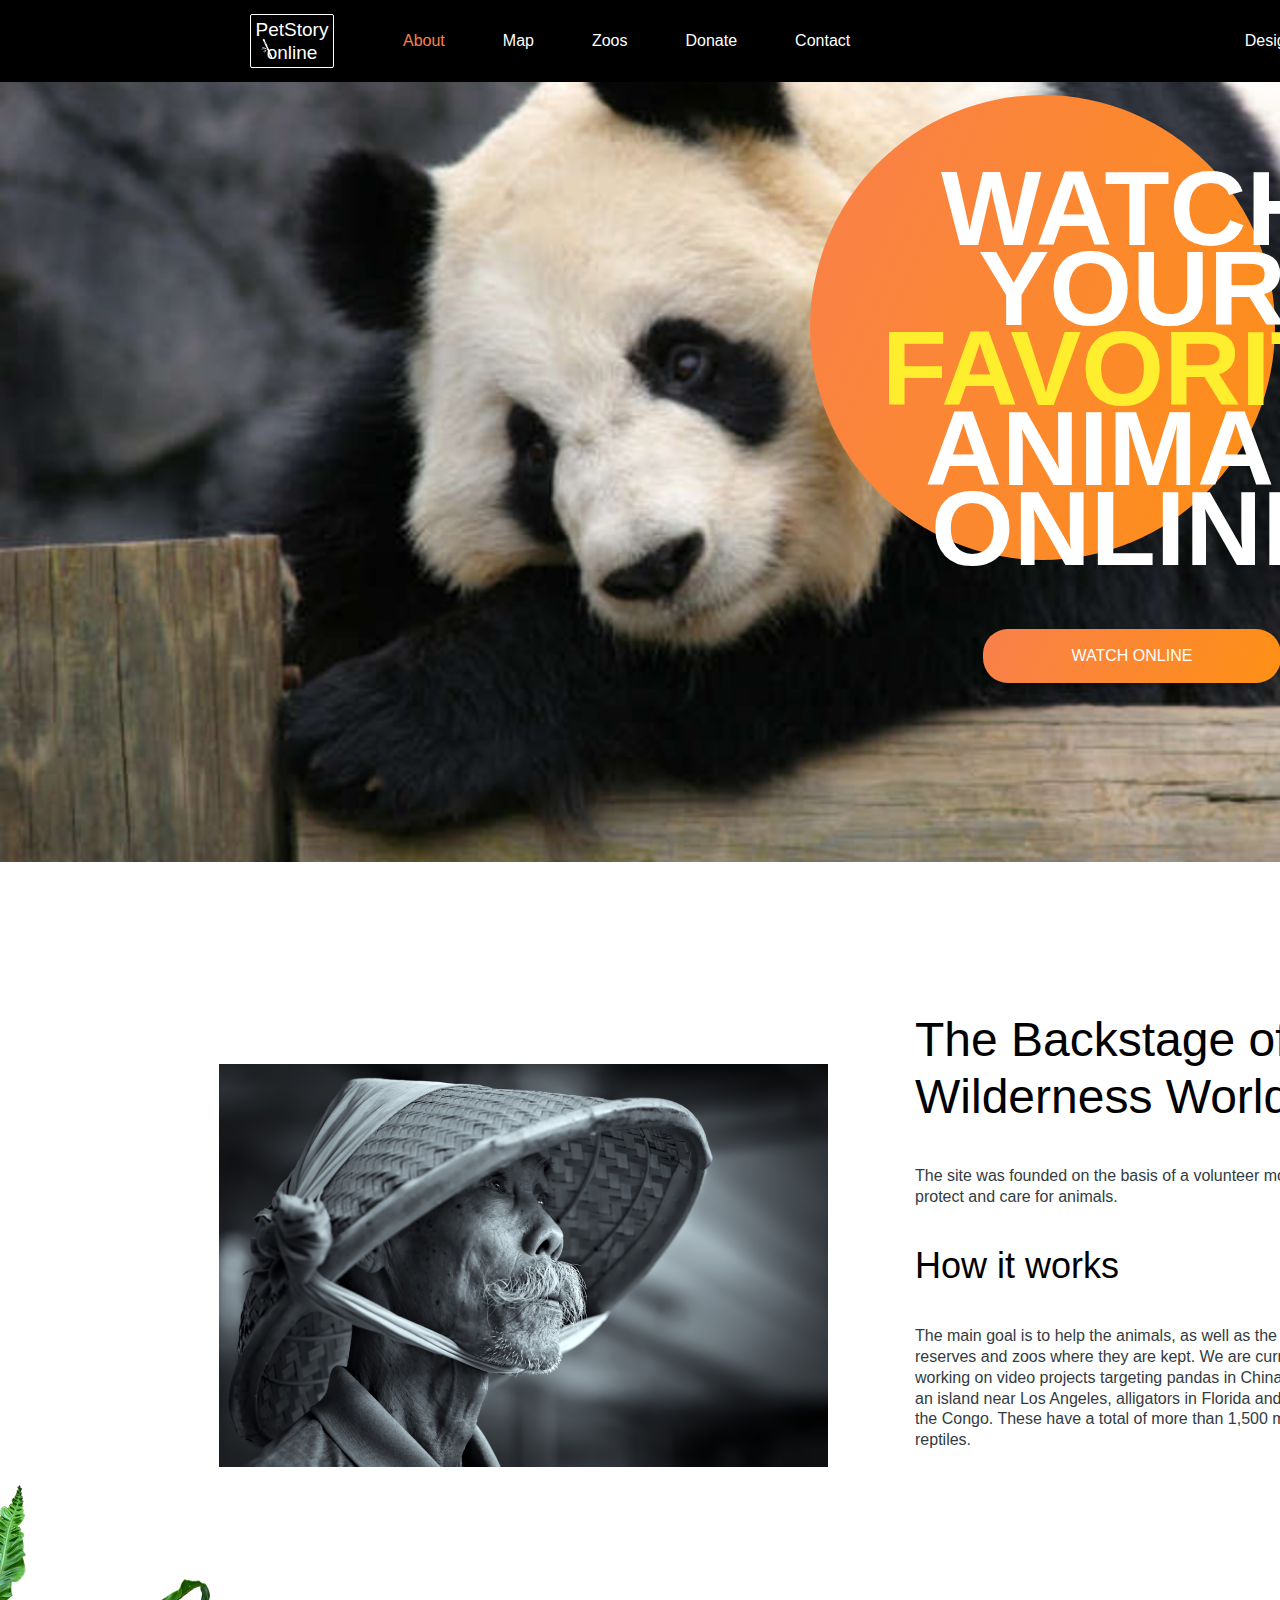
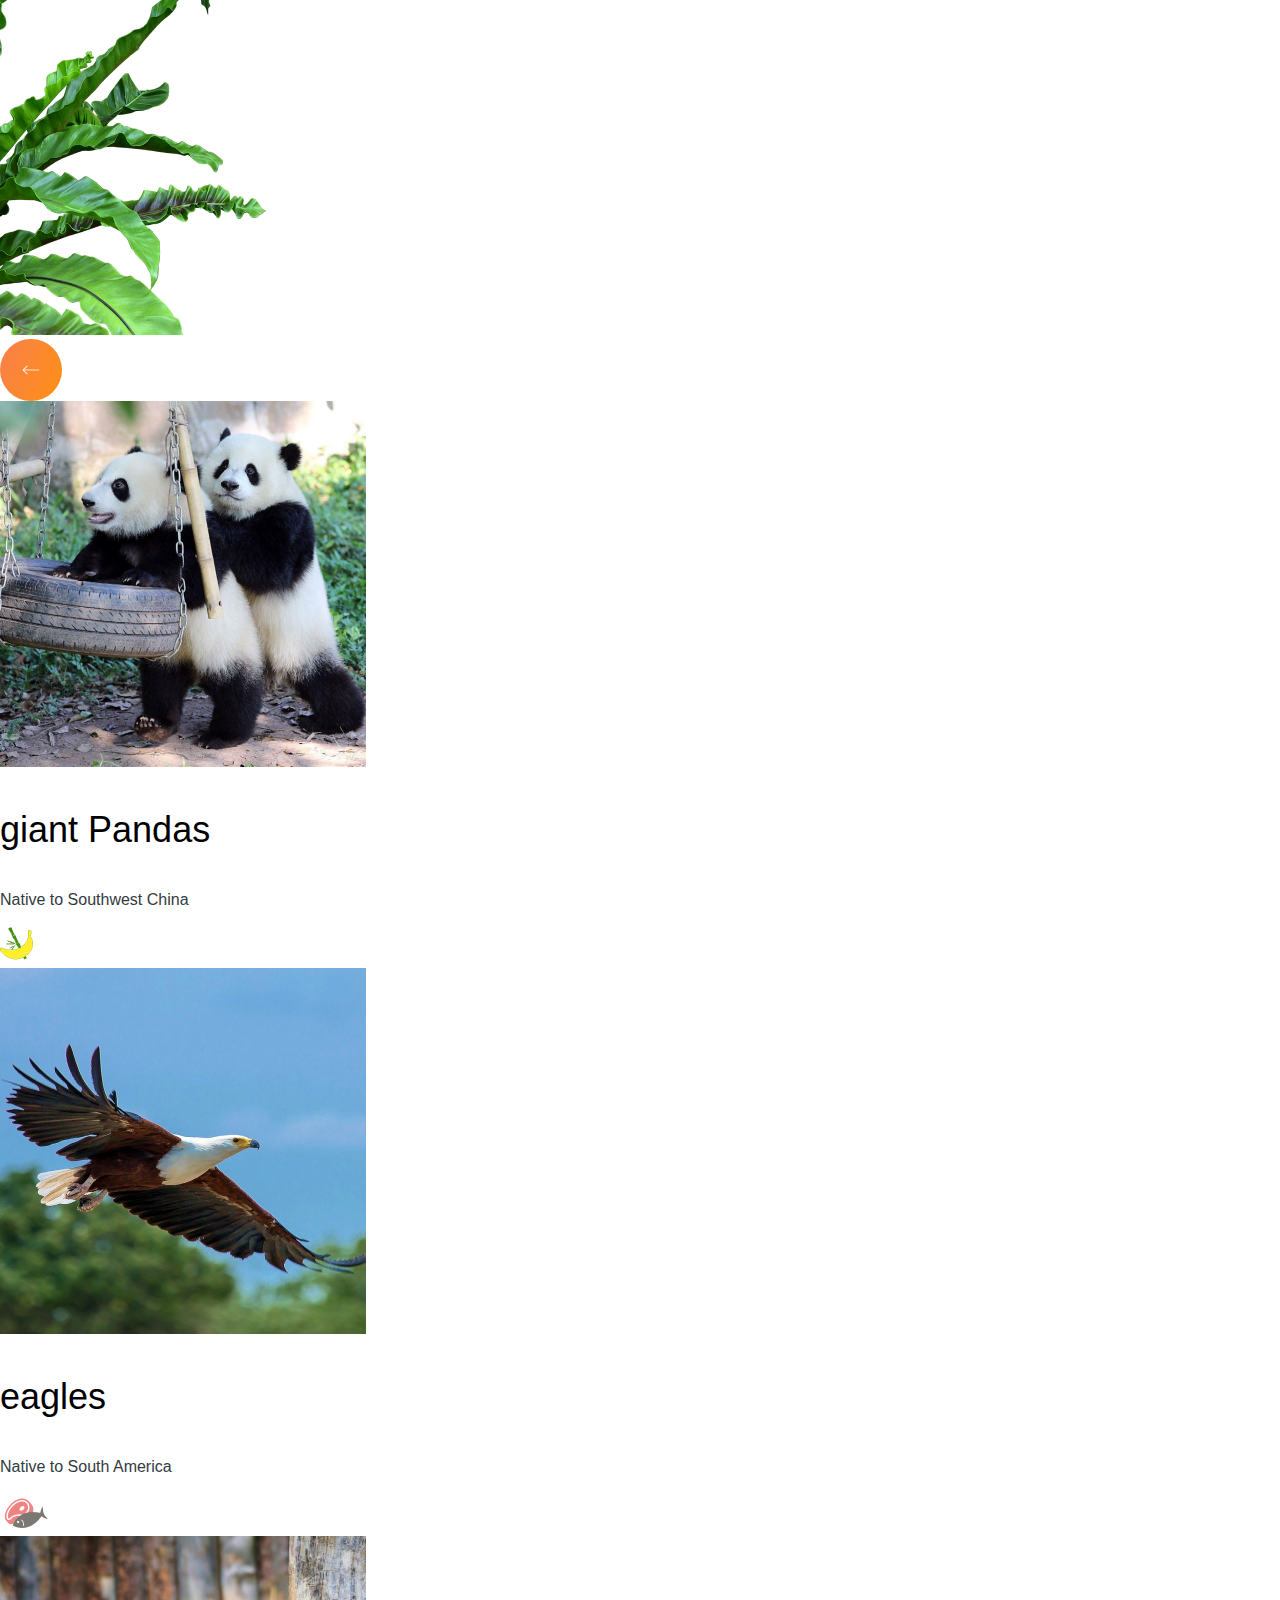
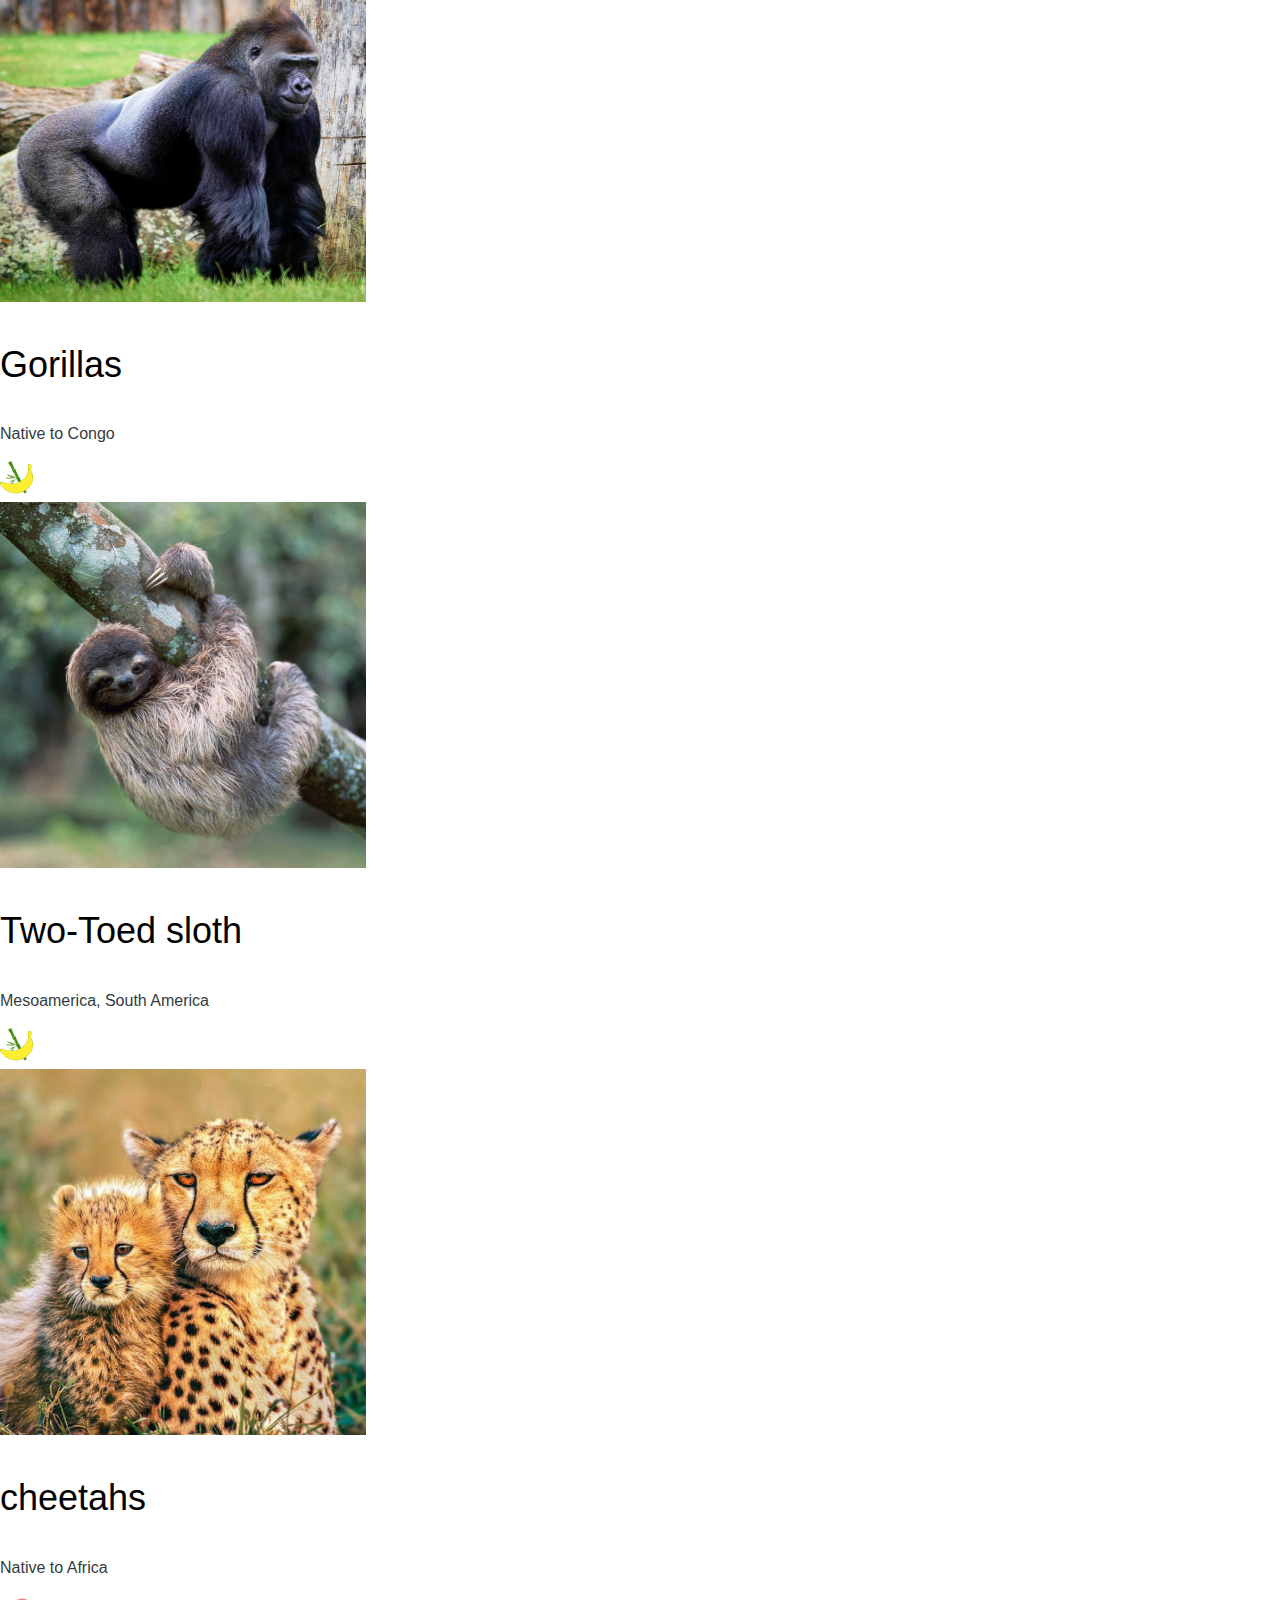
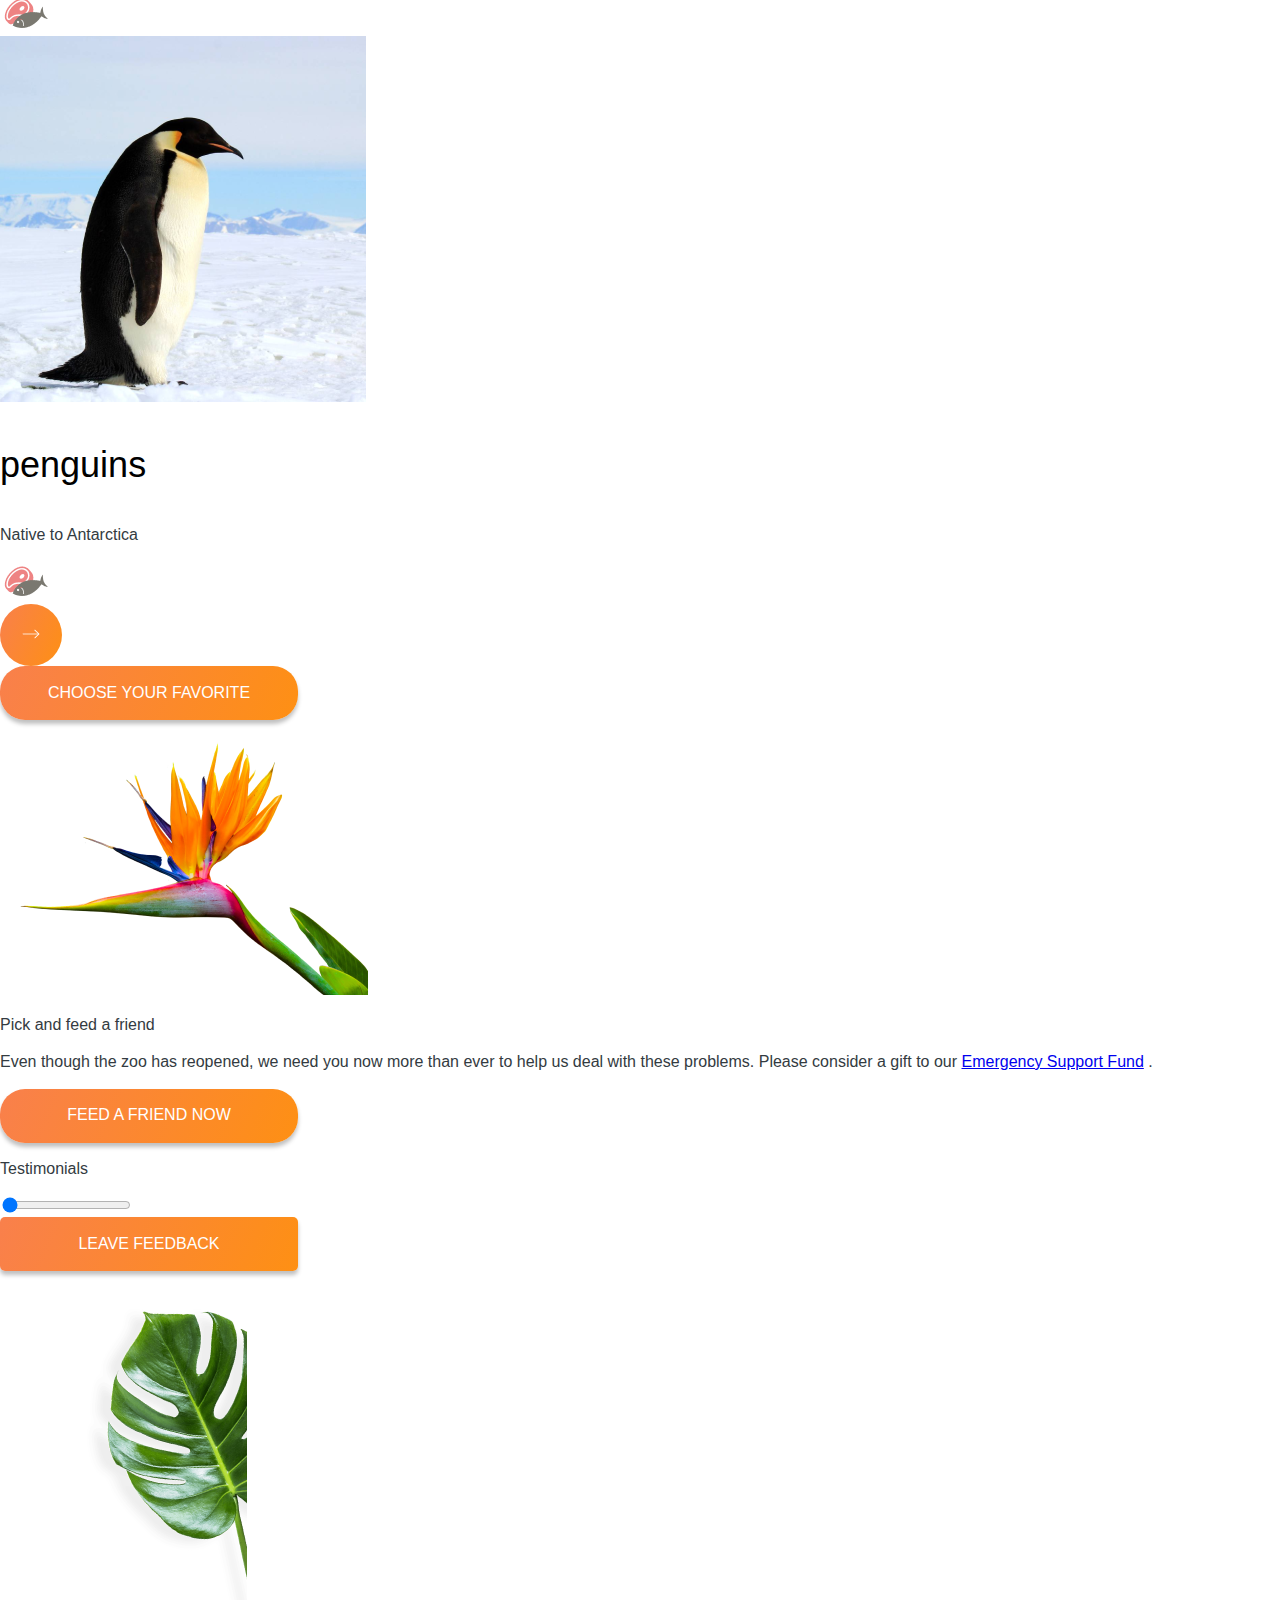
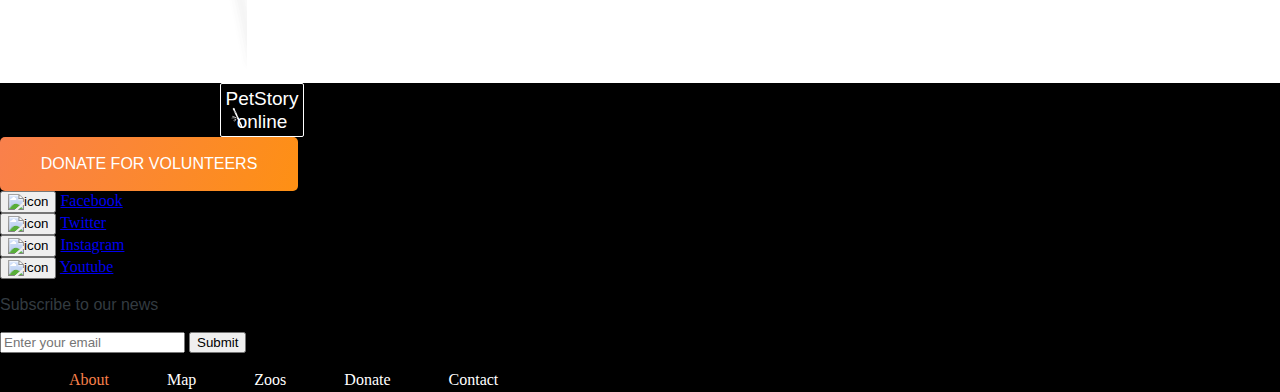
==== commit 49eb0ac0: "fix: logo in footer" ====
--- a/pages/main/index.html
+++ b/pages/main/index.html
@@ -130,7 +130,6 @@
     <footer>
         <a class="logo" href="index.html">
             <h1 class="logo-text">PetStory <br>online</h1>
-            <img class="logo-icon" src="../../assets/icons/bamboo.png" alt="bamboo icon">
         </a>
         <div>
             <button class="btn1 btn2">Donate for volunteers</button>
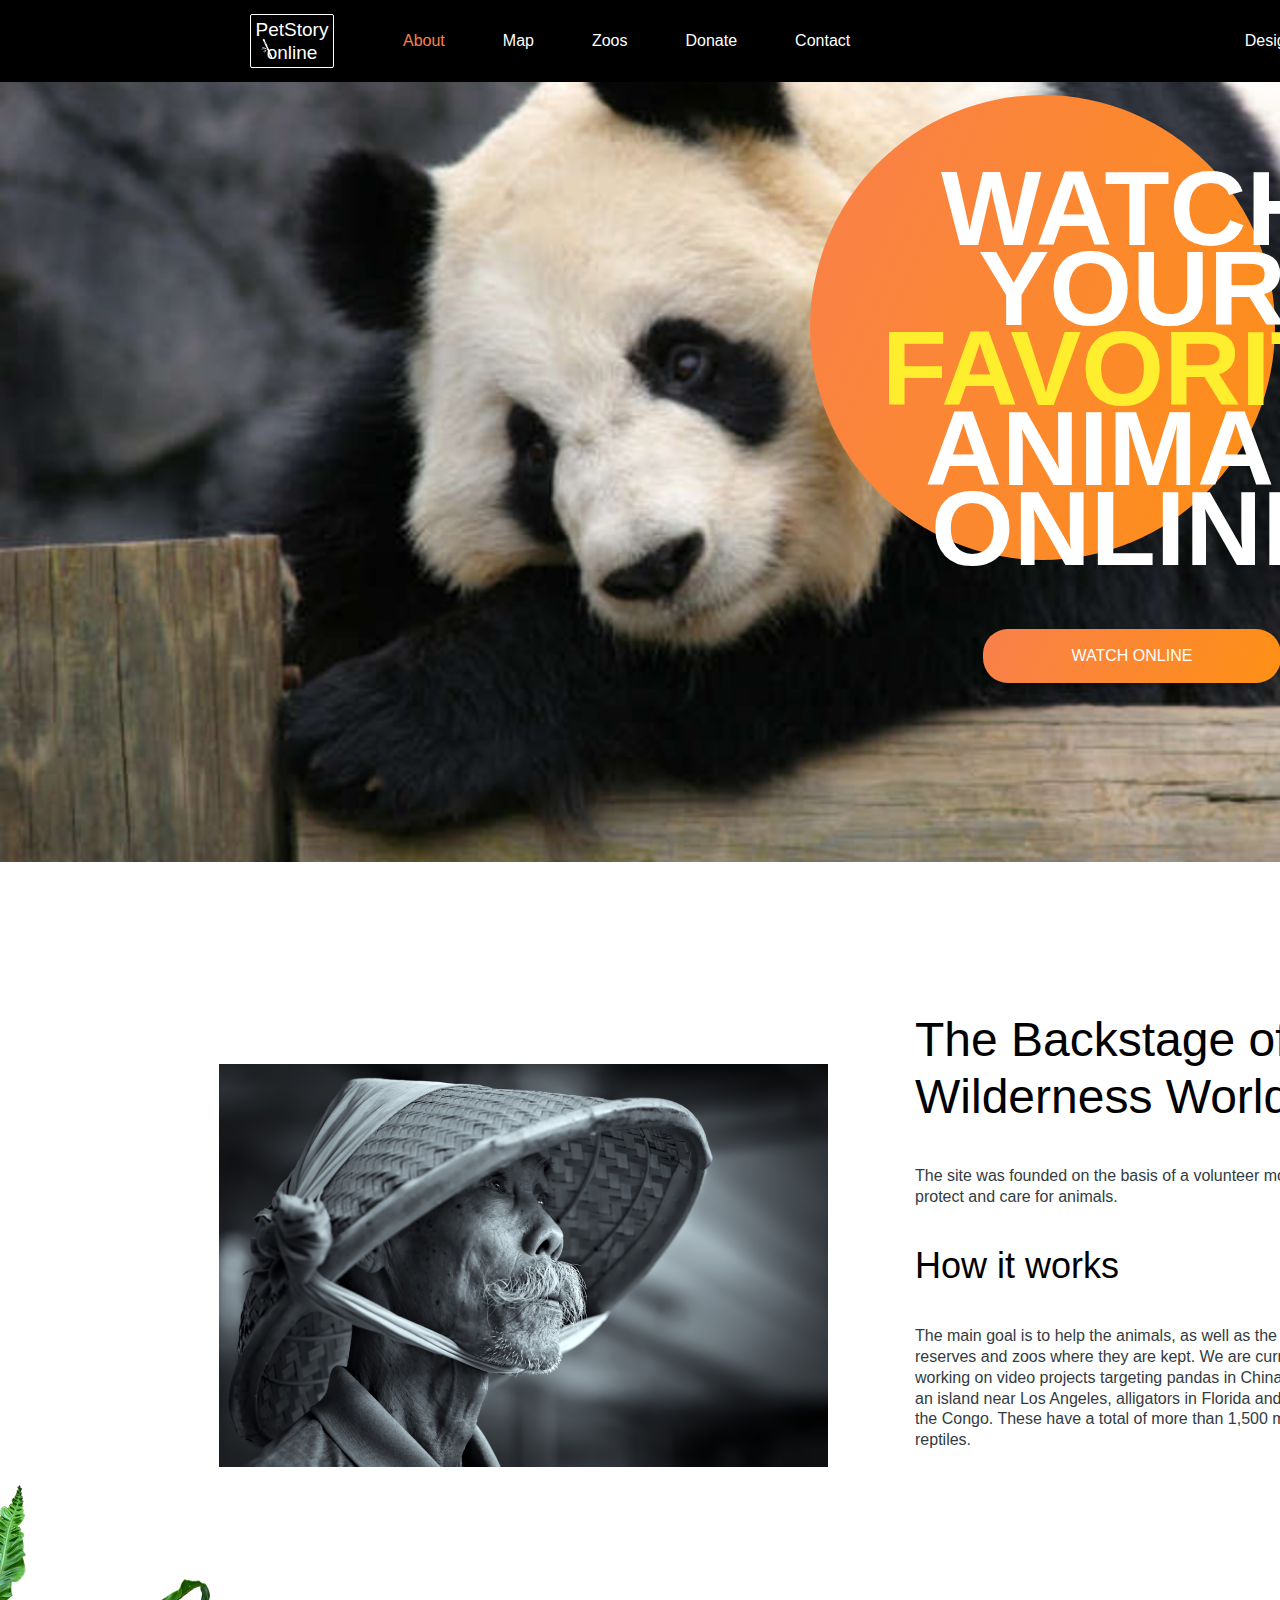
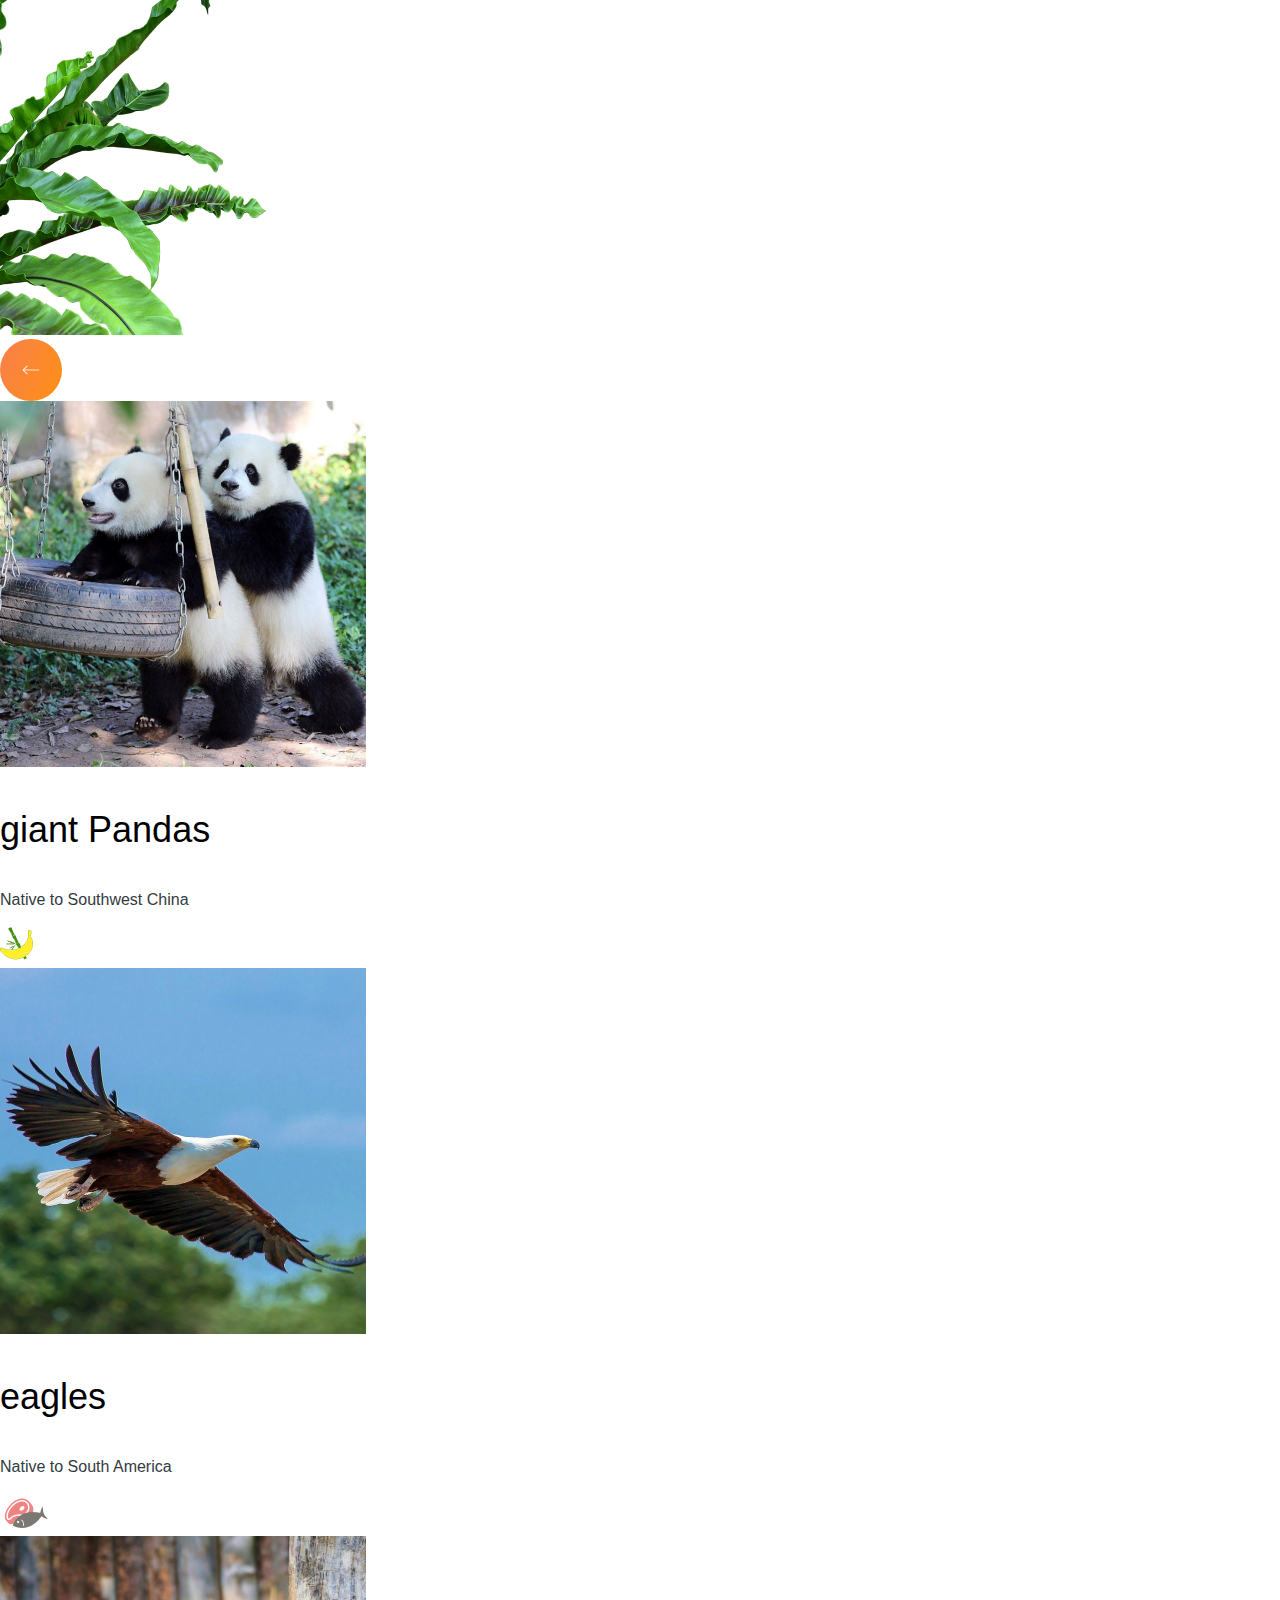
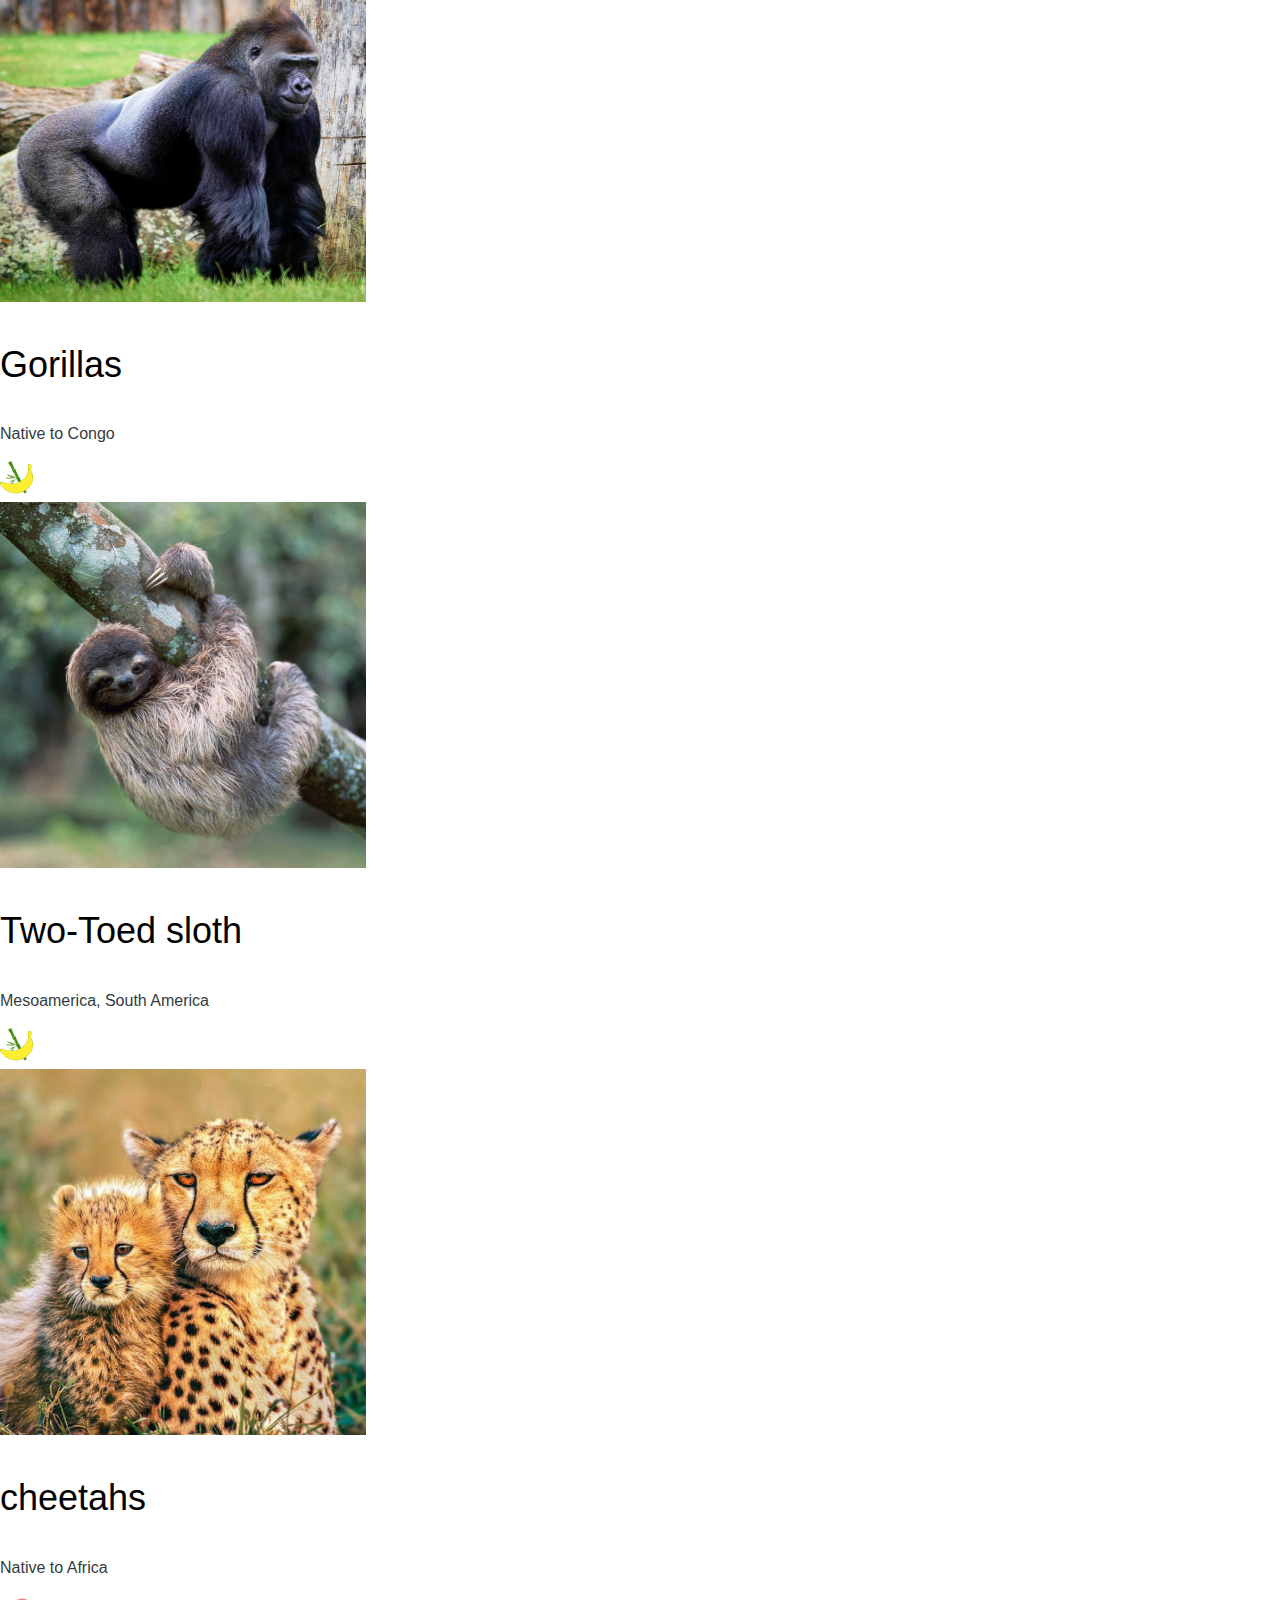
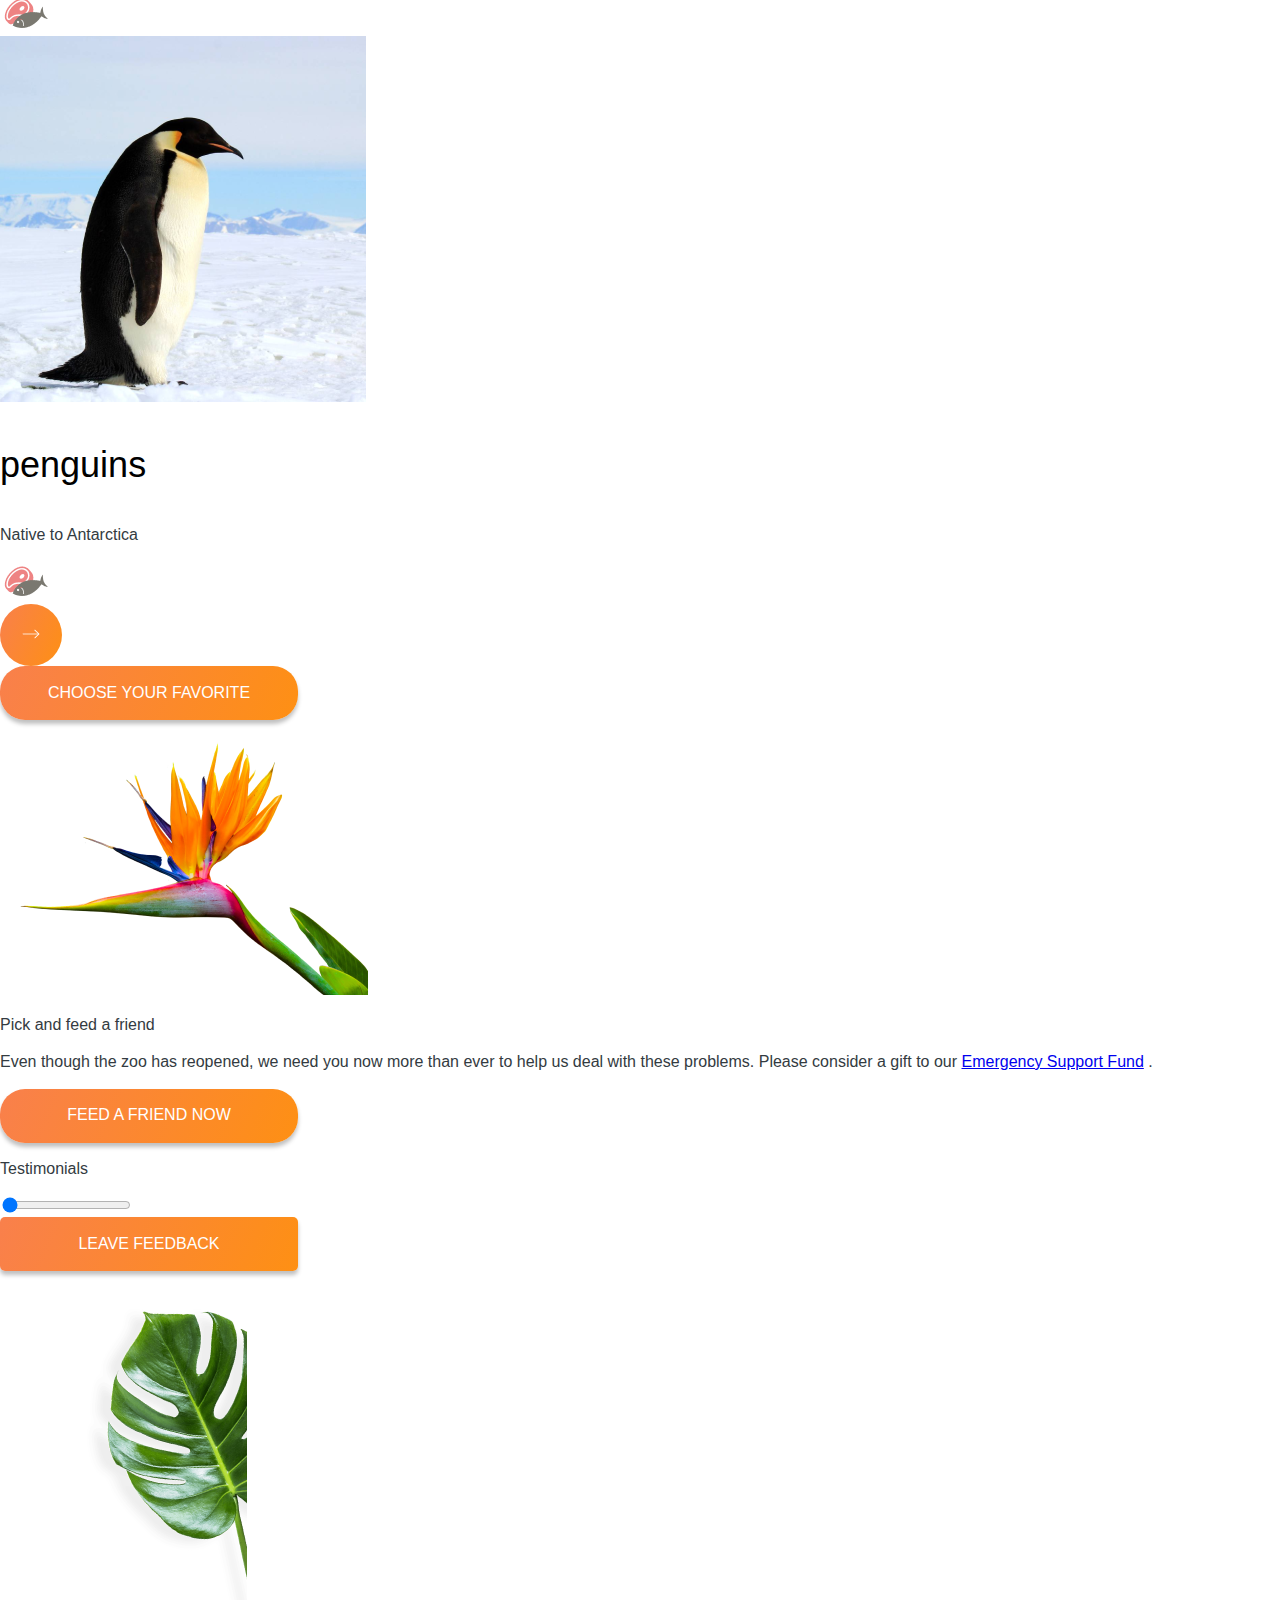
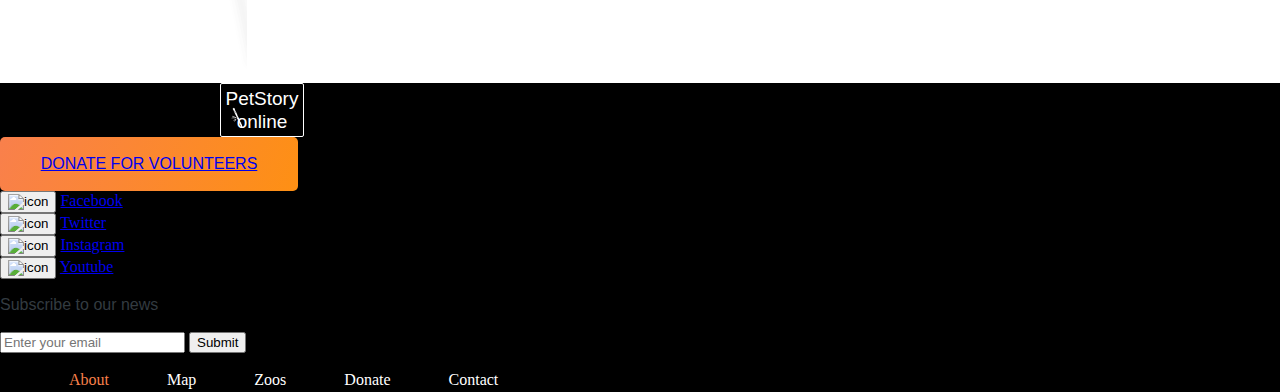
==== commit 229dcedb: "fix: button Donate for volunteers in footer to work as a link to donate page" ====
--- a/pages/main/index.html
+++ b/pages/main/index.html
@@ -132,7 +132,7 @@
             <h1 class="logo-text">PetStory <br>online</h1>
         </a>
         <div>
-            <button class="btn1 btn2">Donate for volunteers</button>
+            <button class="btn1 btn2"><a href="../donate/index.html">Donate for volunteers</a></button>
         </div>
         <div>
             <button class="">
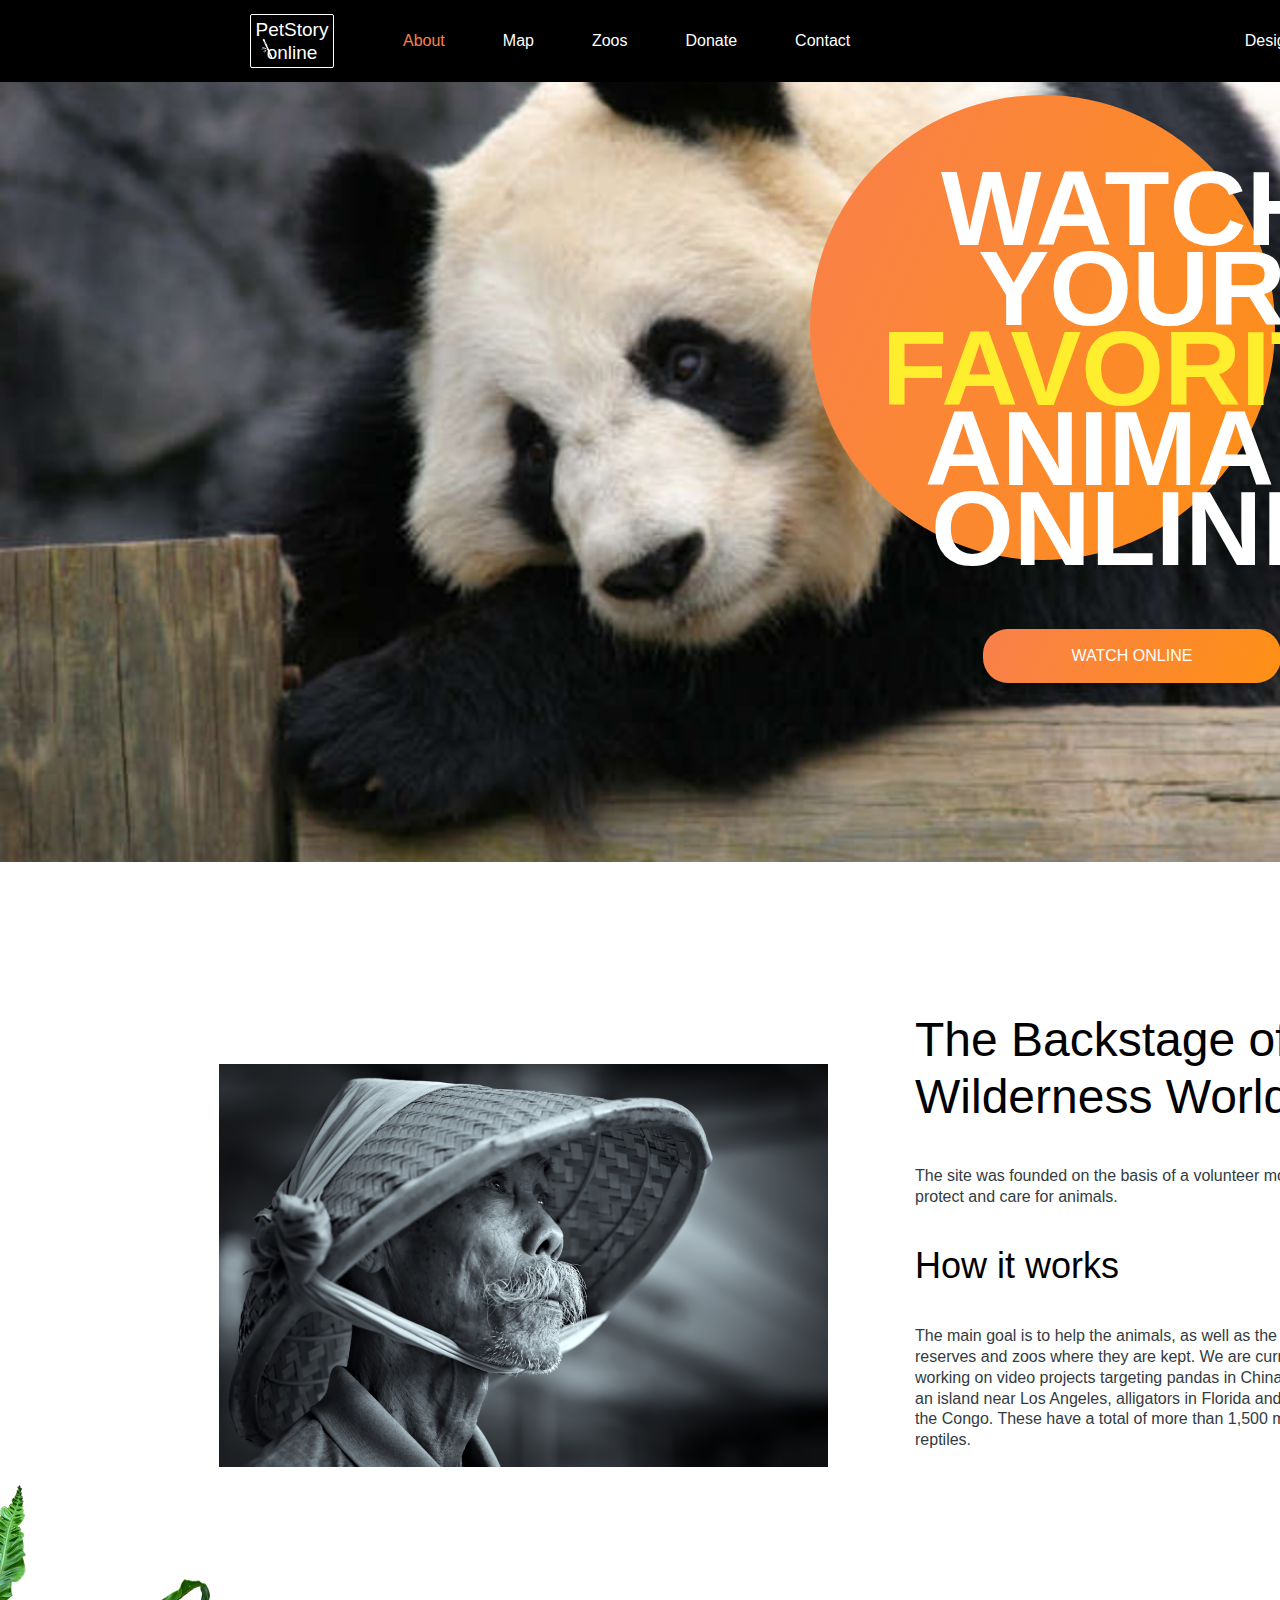
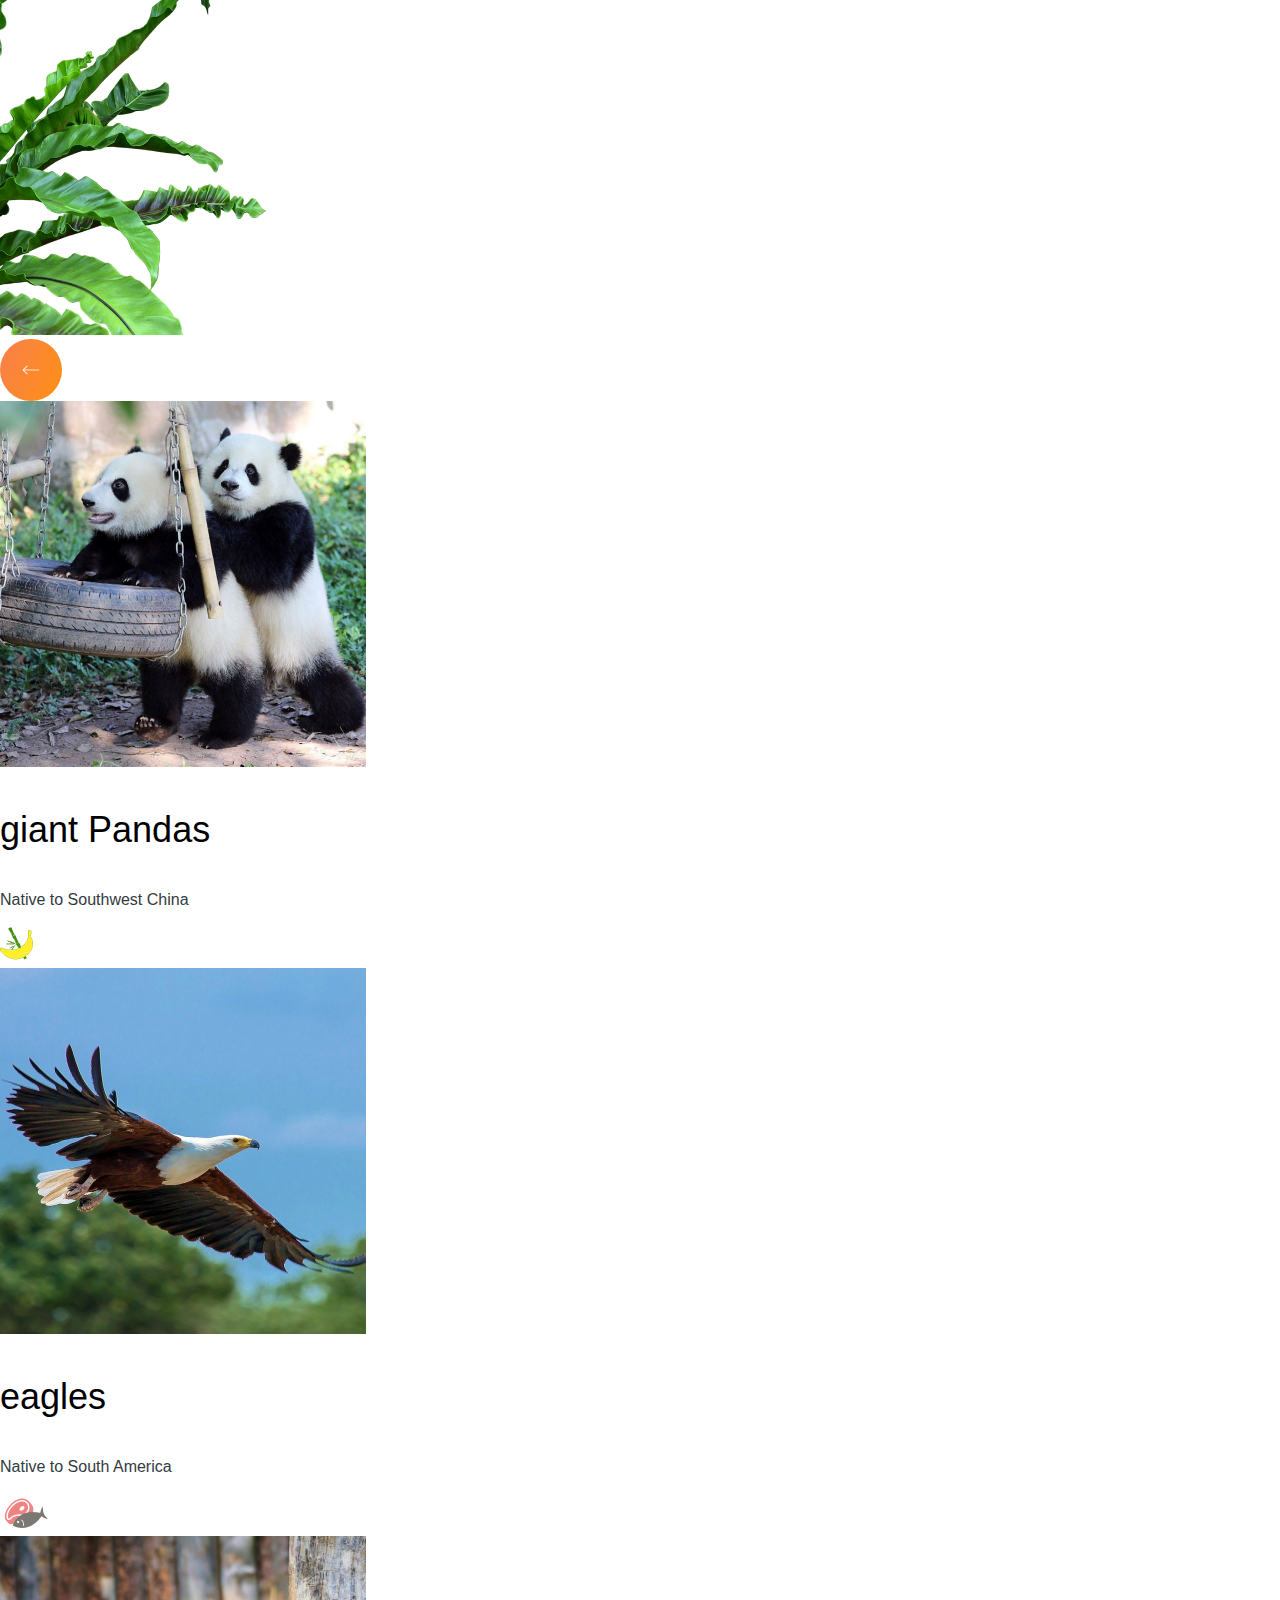
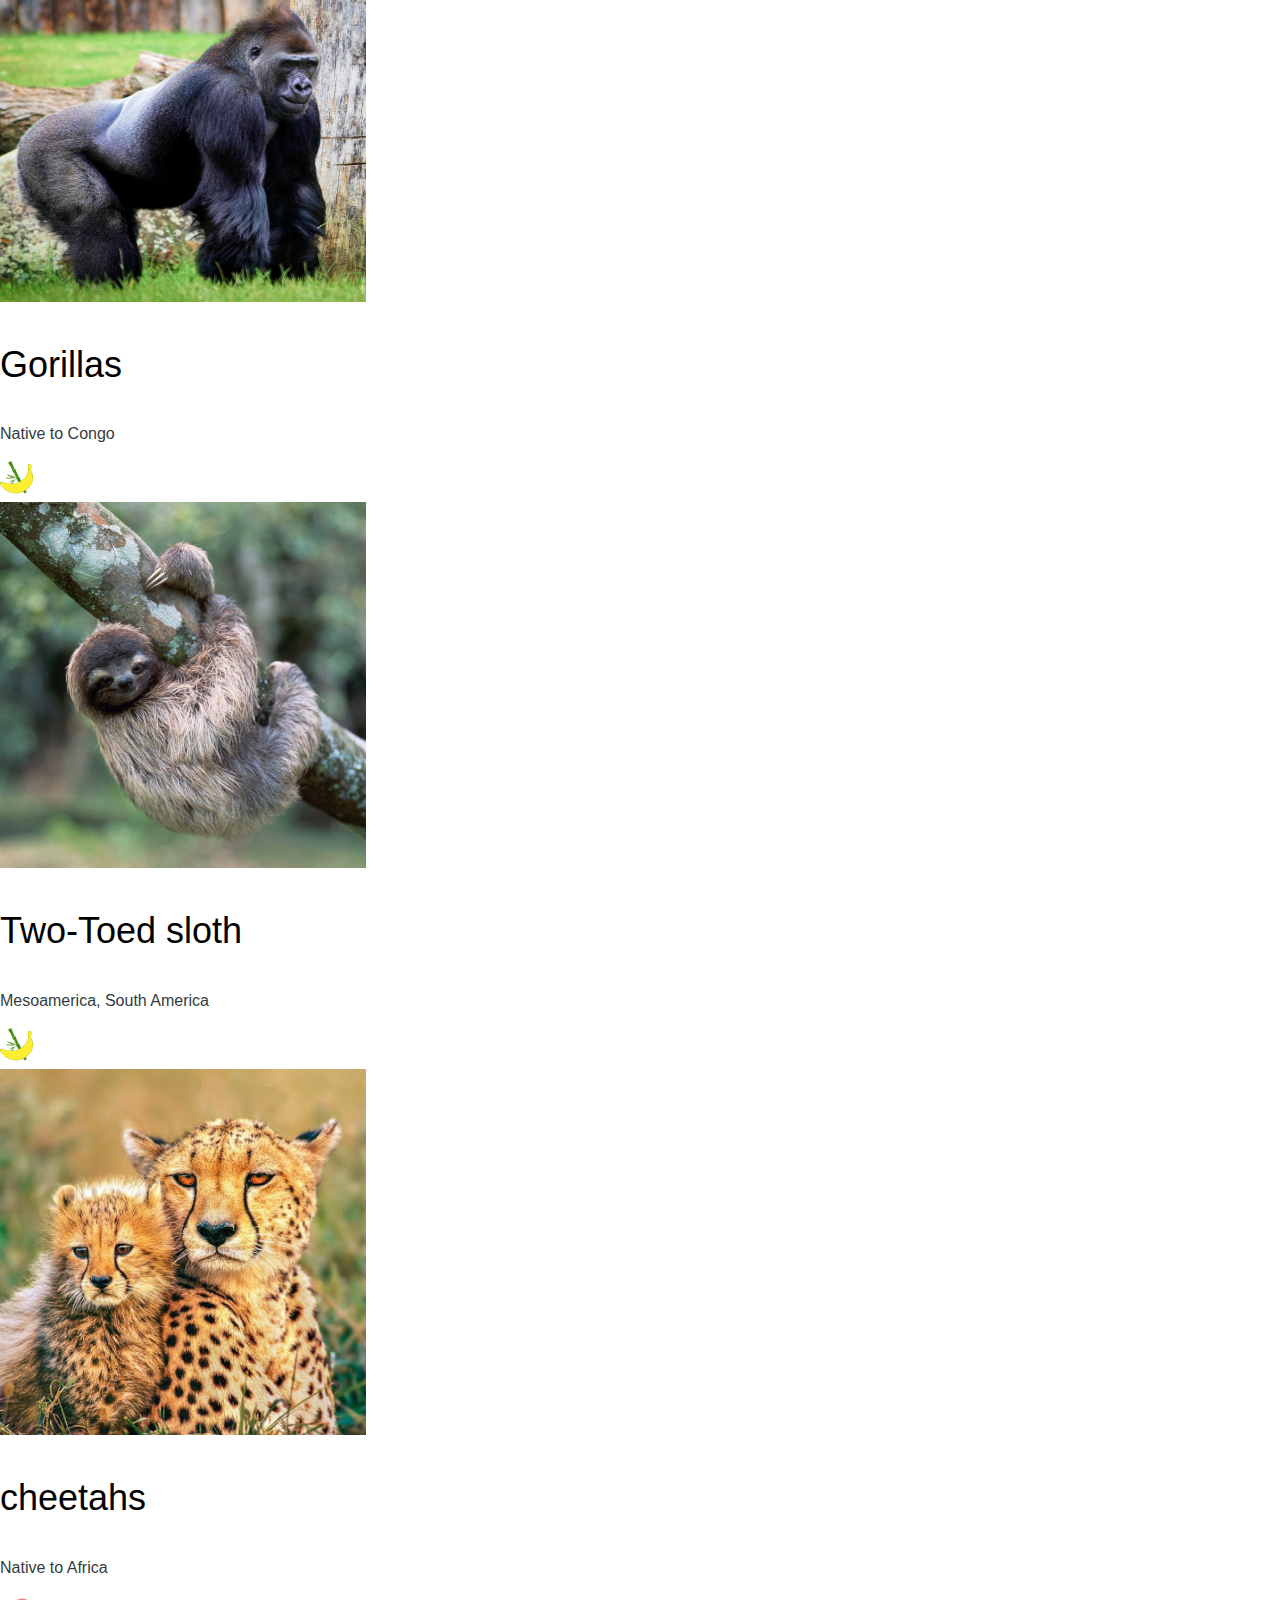
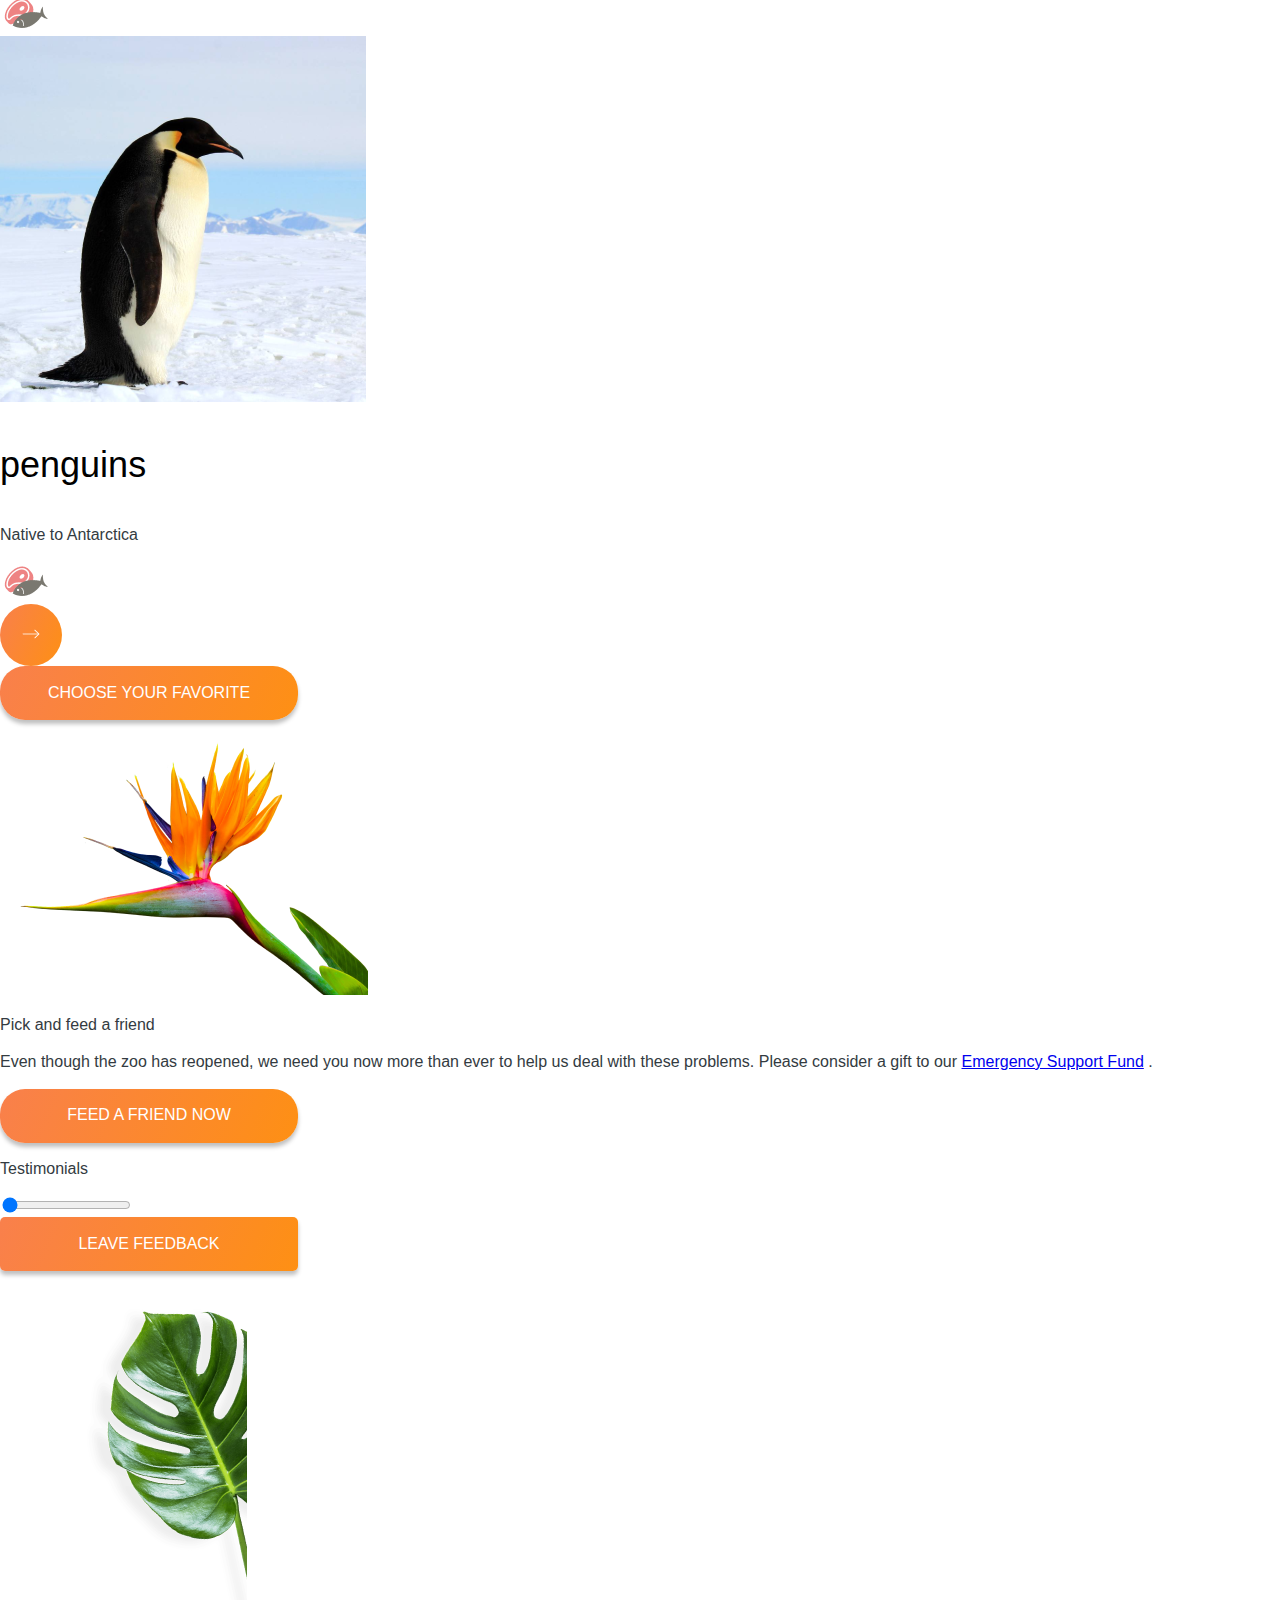
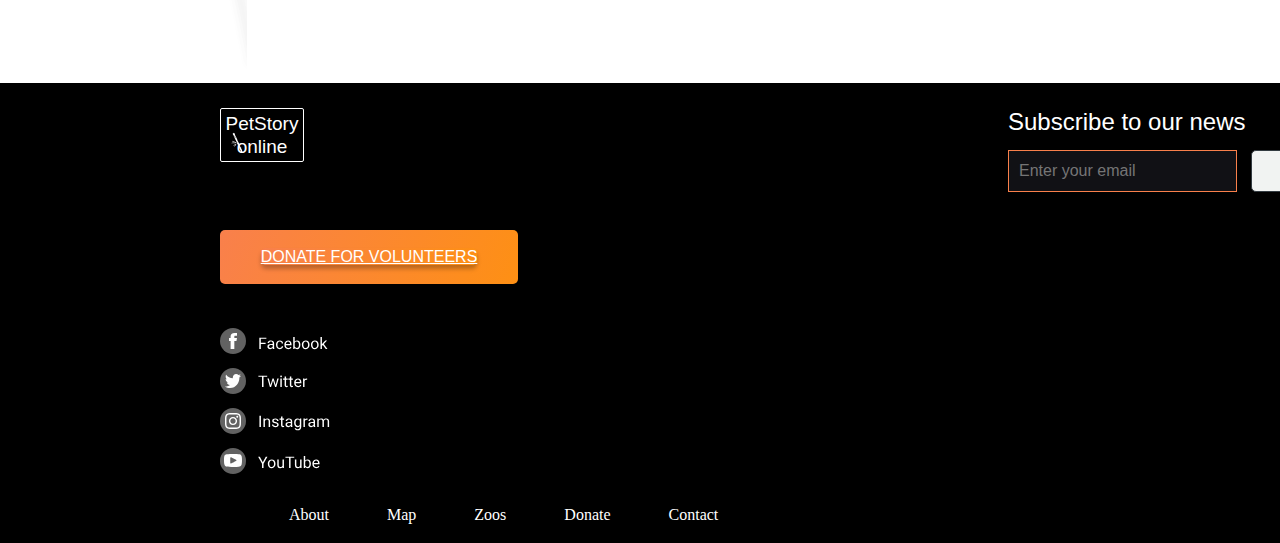
==== commit 626fbe1d: "fix: reparing footer on main page" ====
--- a/pages/main/index.html
+++ b/pages/main/index.html
@@ -128,59 +128,50 @@
         </section>
     </main>
     <footer>
-        <a class="logo" href="index.html">
-            <h1 class="logo-text">PetStory <br>online</h1>
-        </a>
-        <div>
-            <button class="btn1 btn2"><a href="../donate/index.html">Donate for volunteers</a></button>
+        <div class="footer-container">
+            <div class="logobtn-subscribe-container">
+                <div class="logobtn-container">
+                    <a class="logo footer_logo" href="../main/index.html">
+                        <h1 class="logo-text">PetStory <br>online</h1>
+                    </a>
+                    <div class="subscribe-container">
+                        <button class="btn1 btn2"><a class="btn1 btn2" href="../donate/index.html">Donate for volunteers</a></button>
+                    </div>
+                </div>
+                <div>
+                    <label class="subscribe-text" for="email">Subscribe to our news</label>
+                    <div>
+                        <input class="subscribe-input" id="email" type="email" placeholder="Enter your email" pattern="[a-z0-9._%+-]+@[a-z0-9.-]+\.[a-z]{2,}$" required="">
+                        <input class="send_btn" type="submit" value="Submit">
+                    </div>
+                </div>
+            </div>
+
+            <div class="social_media-container">
+                <a class="social_media" href="https://www.facebook.com/">
+                    <img class="social_media-icon" src="../../assets/icons/facebook.svg" alt=" facebook icon">
+                </a>
+                <a class="social_media" href="https://www.twitter.com/">
+                    <img class="social_media-icon" src="../../assets/icons/twitter.svg" alt="twitter icon">
+                </a>
+                <a class="social_media" href="https://www.instagram.com/">
+                    <img class="social_media-icon" src="../../assets/icons/instagram.svg" alt="instagram icon">
+                </a>
+                <a class="social_media" href="https://www.youtube.com/">
+                    <img class="social_media-icon" src="../../assets/icons/youtube.svg" alt="youtube icon">
+                </a>
+            </div>
+
+            <nav>
+                <ul class="nav-list">
+                    <li><a href="../main/index.html">About</a></li>
+                    <li><a href="#map">Map</a></li>
+                    <li><a href="#zoos">Zoos</a></li>
+                    <li><a href="../donate/index.html">Donate</a></li>
+                    <li><a href="#footer">Contact </a></li>
+                </ul>
+            </nav>
         </div>
-        <div>
-            <button class="">
-                <a>
-                    <img src="" alt="icon">
-                </a>
-            </button>
-            <a href="https://www.facebook.com/">Facebook</a>
-        </div>
-        <div>
-            <button class="">
-                <a>
-                    <img src="" alt="icon">
-                </a>
-            </button>
-            <a href="https://www.twitter.com/">Twitter</a>
-        </div>
-        <div>
-            <button class="">
-                <a>
-                    <img src="" alt="icon">
-                </a>
-            </button>
-            <a href="https://www.instagram.com/">Instagram</a>
-        </div>
-         <div>
-            <button class="">
-                <a>
-                    <img src="" alt="icon">
-                </a>
-            </button>
-            <a href="https://www.youtube.com/">Youtube</a>
-        </div>
-
-        <div>
-            <p>Subscribe to our news</p>
-            <input type="email" placeholder="Enter your email" />
-            <button>Submit</button>
-        </div>
-        <nav>
-            <ul class="nav-list">
-                <li><a class="highlighted" href="index.html">About</a></li>
-                <li><a href="#map">Map</a></li>
-                <li><a href="#zoos">Zoos</a></li>
-                <li><a href="../donate/index.html">Donate</a></li>
-                <li><a href="#footer">Contact </a></li>
-            </ul>
-        </nav>
     </footer>
 </body>
 </html>--- a/pages/main/style.css
+++ b/pages/main/style.css
@@ -223,4 +223,76 @@
 
 footer{
     background: black;
-}+}
+
+.footer-container{
+    display: flex;
+    flex-direction: column;
+    width: 72.5%;
+    margin: 0 auto;
+    padding-top: 25px;
+}
+.logobtn-subscribe-container{
+    display: flex;
+    justify-content: space-between;
+    margin-bottom:44px;
+}
+
+.footer_logo{
+    margin-left: 0px;
+    margin-bottom:68px;
+}
+
+.subscribe-text{
+    font-family: 'Roboto', sans-serif;
+    font-style: normal;
+    font-weight: 400;
+    font-size: 24px;
+    line-height: 120%;
+    color: #FFFFFF;
+}
+
+.subscribe-input{
+    width: 215px;
+    height: 38px;
+    border: solid .7px #f9804b;
+    margin-top: 13px;
+    color: #bdbdbd;
+    background-color: #111115;
+    padding-left: 10px;
+    font-family: 'Roboto', sans-serif;
+    font-style: normal;
+    font-weight: 400;
+    font-size: 16px;
+    line-height: 140%;
+}
+
+.send_btn{
+    width: 129px;
+    height: 42px;
+    color: #000;
+    border: 1px solid #333b41;
+    background: #f1f3f2;
+    border-radius: 5px;
+    margin-left: 10px;
+    font-family: 'Roboto', sans-serif;
+    font-style: normal;
+    font-weight: 400;
+    font-size: 16px;
+    line-height: 140%;
+    cursor: pointer;
+    color: #000000;
+}
+.social_media-container{
+    display: flex;
+    flex-direction: column;
+}
+
+
+.social_media{
+    margin-bottom:10px;
+}
+
+.social_media-icon:active{
+    filter: invert(54%) sepia(78%) saturate(4888%) hue-rotate(61deg) brightness(95%) contrast(101%);
+}
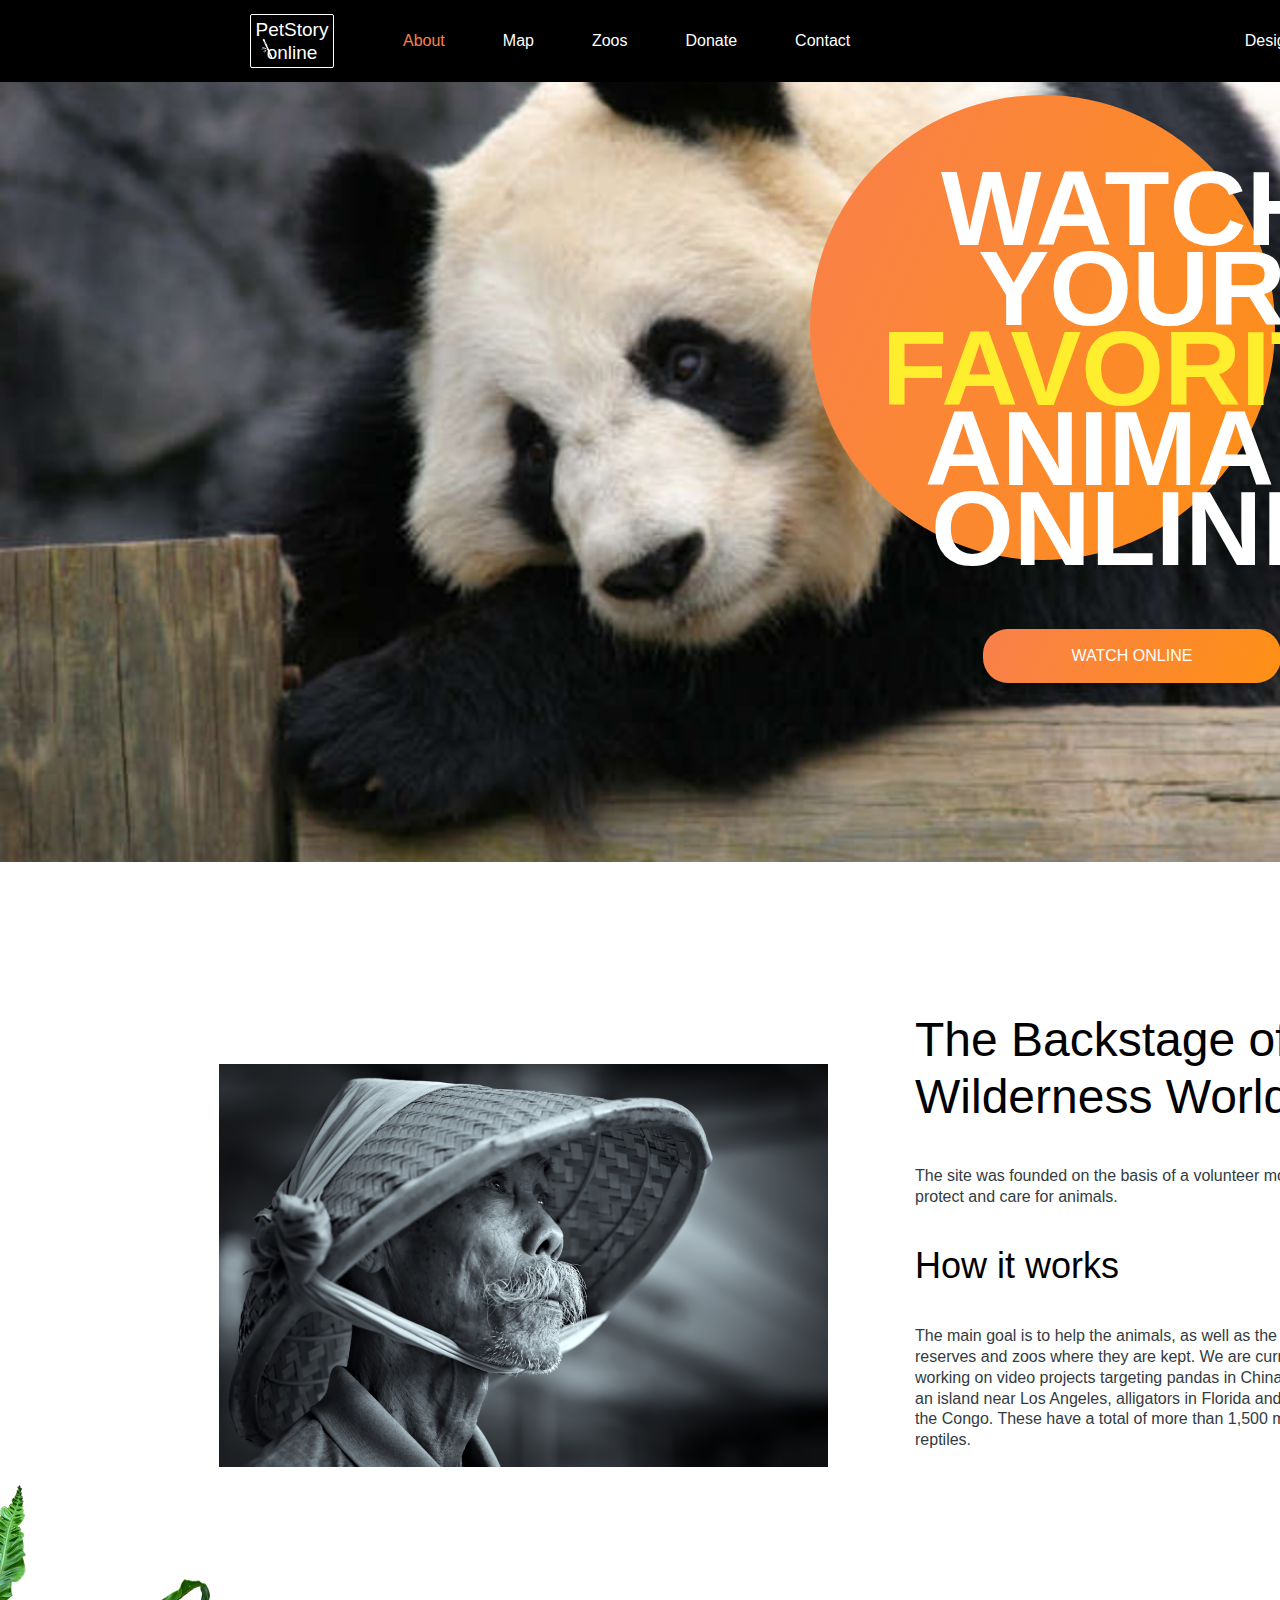
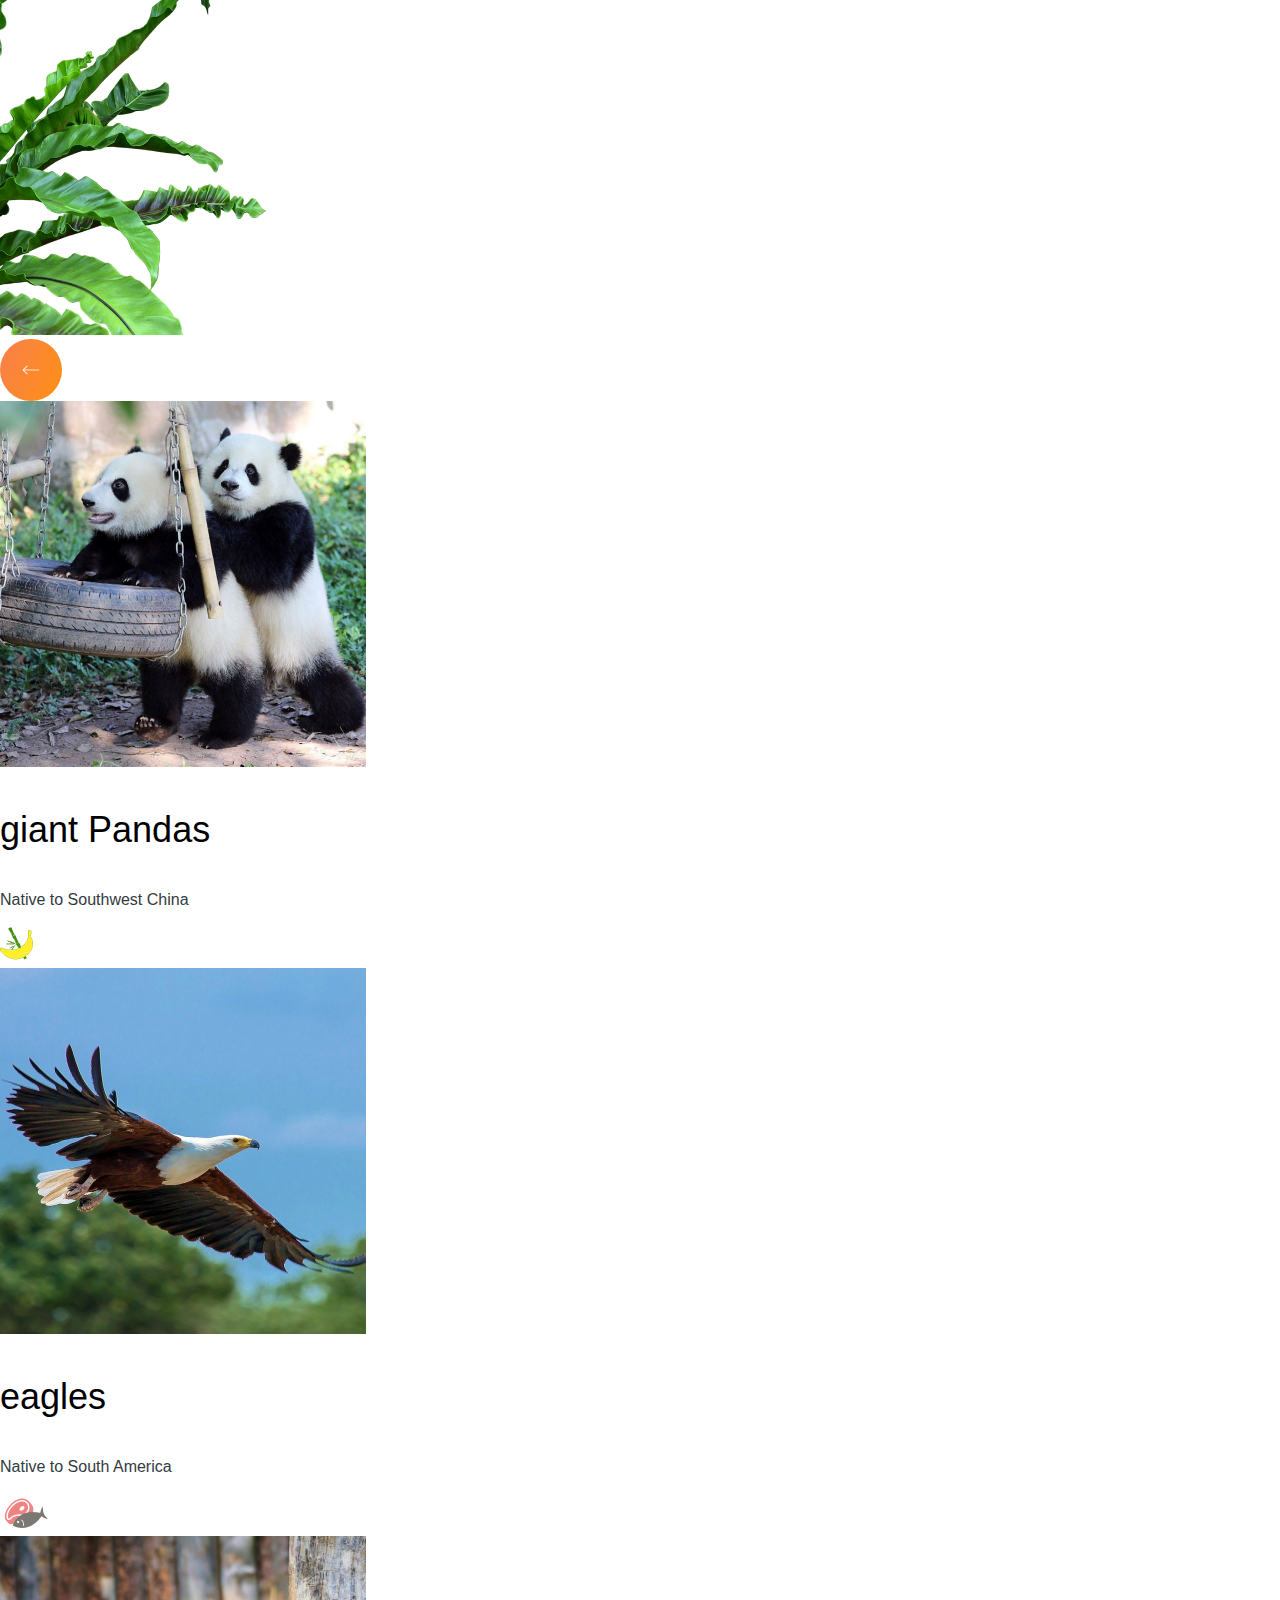
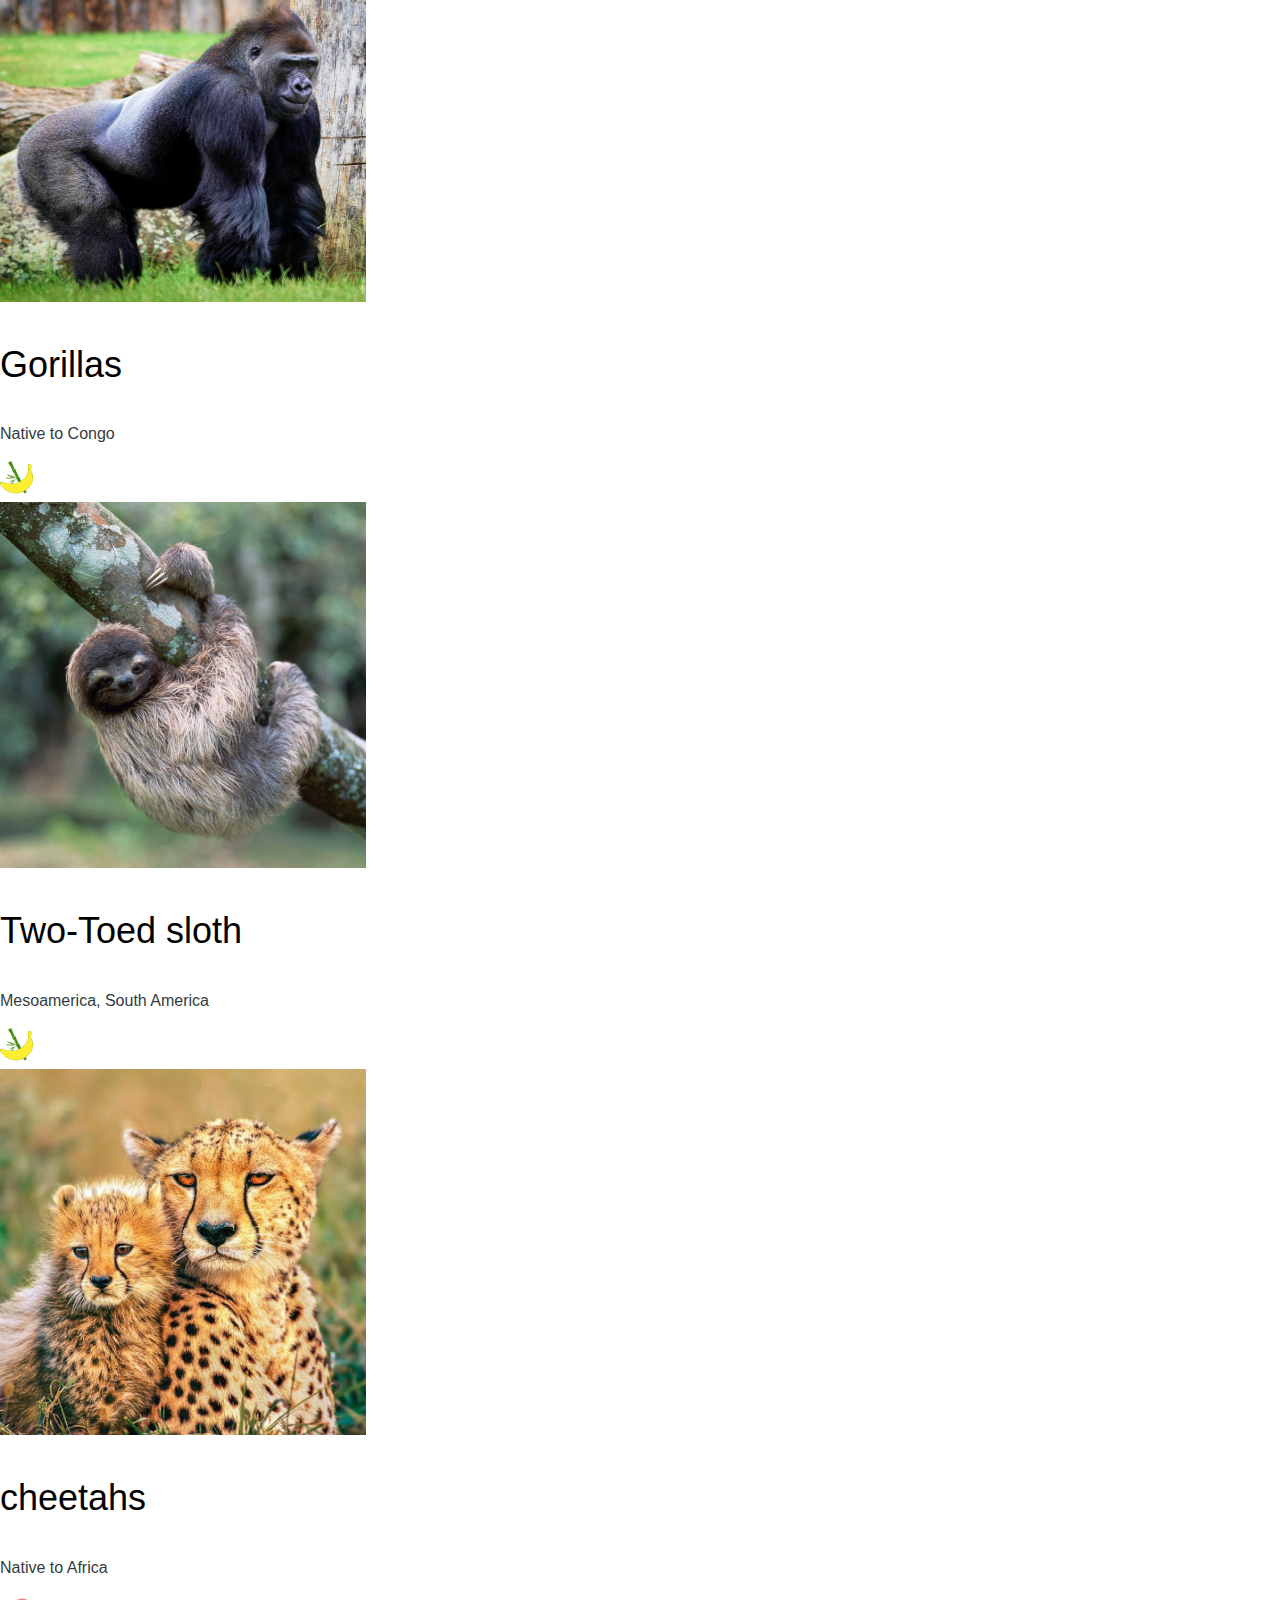
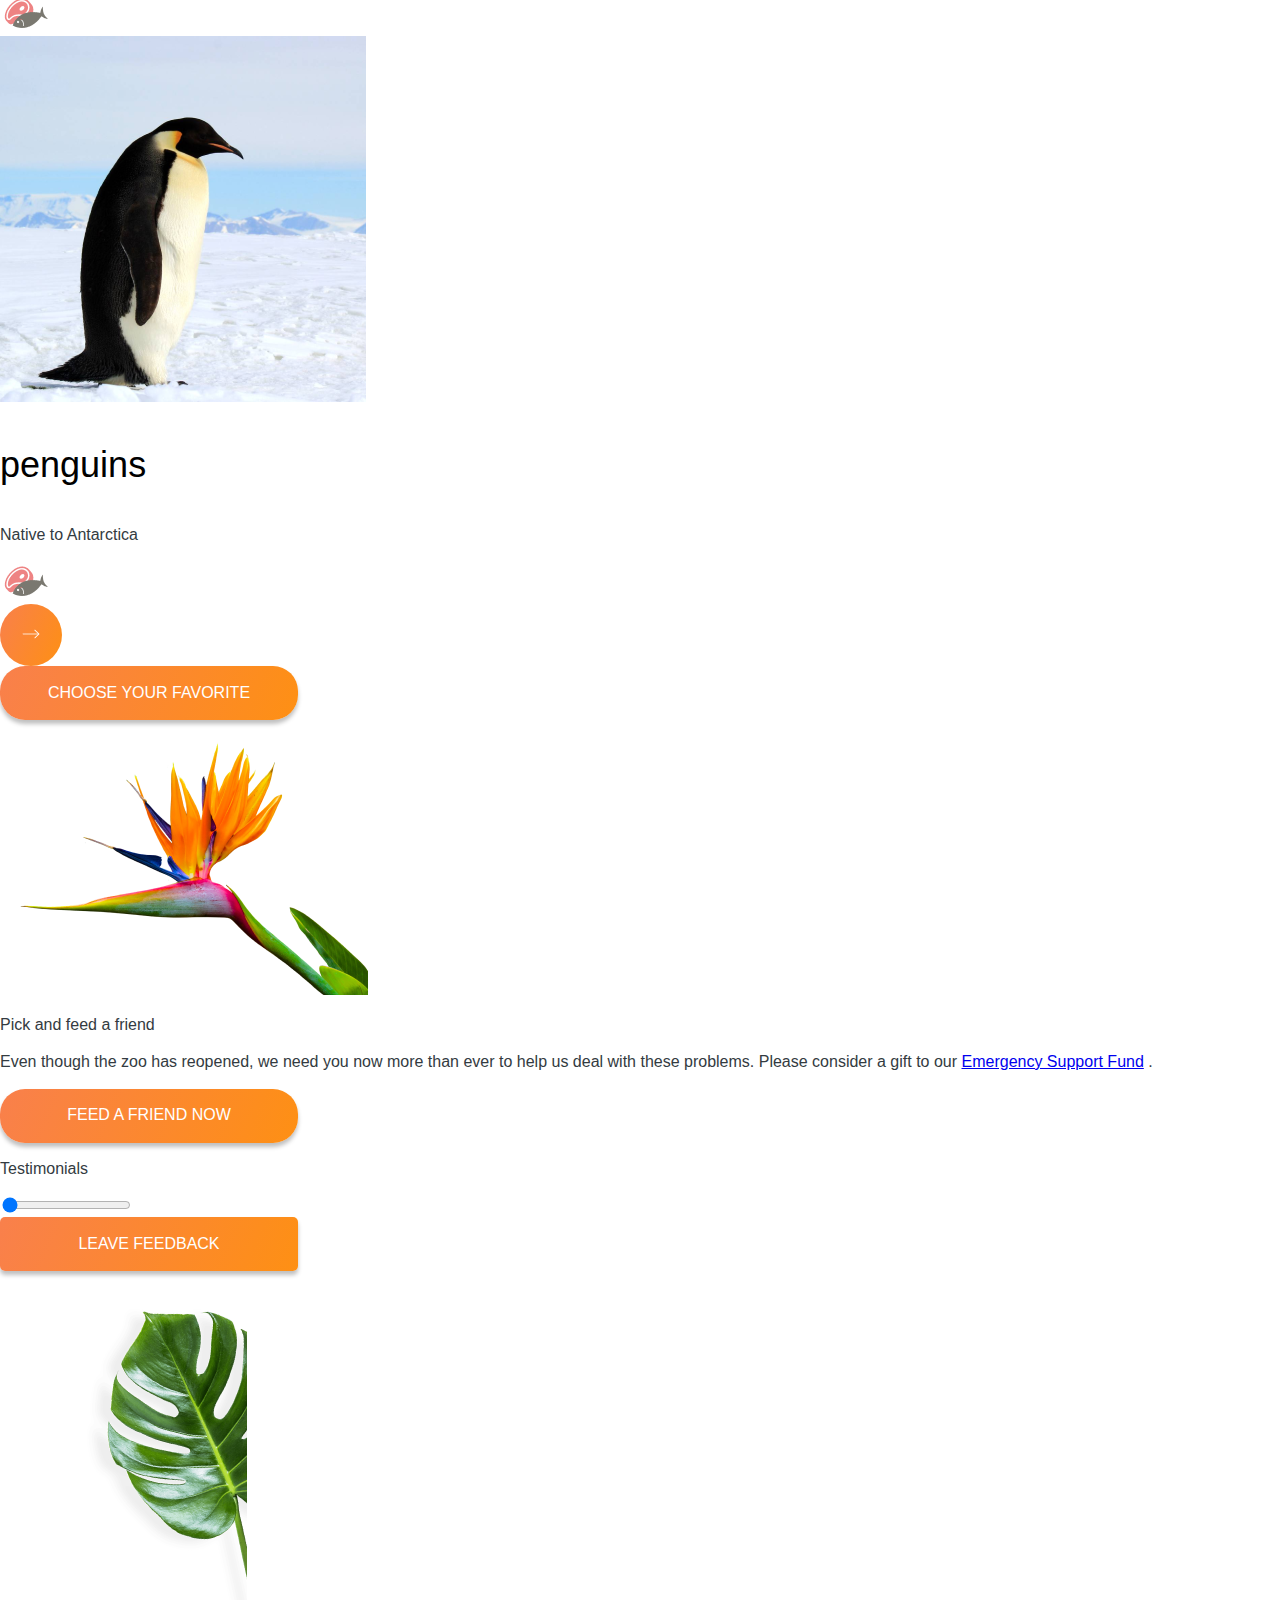
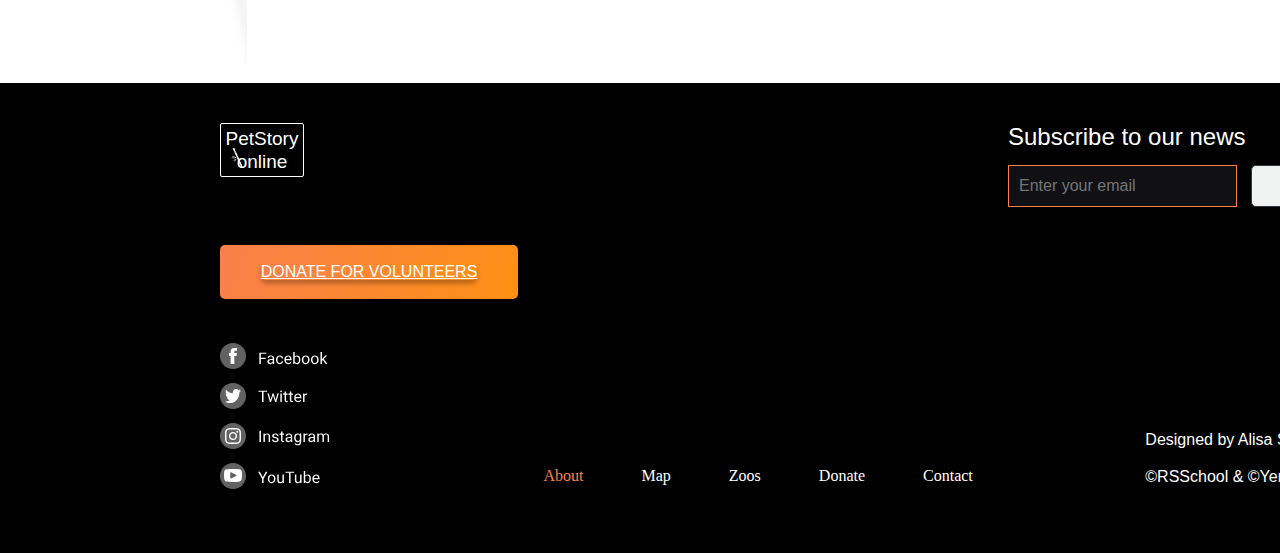
==== commit 6721f55e: "feat: added designed in footer and fixed footer" ====
--- a/pages/main/index.html
+++ b/pages/main/index.html
@@ -129,7 +129,7 @@
     </main>
     <footer>
         <div class="footer-container">
-            <div class="logobtn-subscribe-container">
+            <div class="footer_top-container">
                 <div class="logobtn-container">
                     <a class="logo footer_logo" href="../main/index.html">
                         <h1 class="logo-text">PetStory <br>online</h1>
@@ -146,31 +146,36 @@
                     </div>
                 </div>
             </div>
+            <div class="footer_bottom-container">
+                <div class="social_media-container">
+                    <a class="social_media" href="https://www.facebook.com/">
+                        <img class="social_media-icon" src="../../assets/icons/facebook.svg" alt=" facebook icon">
+                    </a>
+                    <a class="social_media" href="https://www.twitter.com/">
+                        <img class="social_media-icon" src="../../assets/icons/twitter.svg" alt="twitter icon">
+                    </a>
+                    <a class="social_media" href="https://www.instagram.com/">
+                        <img class="social_media-icon" src="../../assets/icons/instagram.svg" alt="instagram icon">
+                    </a>
+                    <a class="social_media" href="https://www.youtube.com/">
+                        <img class="social_media-icon" src="../../assets/icons/youtube.svg" alt="youtube icon">
+                    </a>
+                </div>
 
-            <div class="social_media-container">
-                <a class="social_media" href="https://www.facebook.com/">
-                    <img class="social_media-icon" src="../../assets/icons/facebook.svg" alt=" facebook icon">
-                </a>
-                <a class="social_media" href="https://www.twitter.com/">
-                    <img class="social_media-icon" src="../../assets/icons/twitter.svg" alt="twitter icon">
-                </a>
-                <a class="social_media" href="https://www.instagram.com/">
-                    <img class="social_media-icon" src="../../assets/icons/instagram.svg" alt="instagram icon">
-                </a>
-                <a class="social_media" href="https://www.youtube.com/">
-                    <img class="social_media-icon" src="../../assets/icons/youtube.svg" alt="youtube icon">
-                </a>
+                <nav class="footer-nav">
+                    <ul class="nav-list">
+                        <li><a class="highlighted" href="../main/index.html">About</a></li>
+                        <li><a href="#map">Map</a></li>
+                        <li><a href="#zoos">Zoos</a></li>
+                        <li><a href="../donate/index.html">Donate</a></li>
+                        <li><a href="#footer">Contact </a></li>
+                    </ul>
+                </nav>
+                <div class="footer-designed">
+                    <p>Designed by Alisa Samborskaya</p>
+                    <p>©RSSchool & ©Yem Digital 2021</p>
+                </div>
             </div>
-
-            <nav>
-                <ul class="nav-list">
-                    <li><a href="../main/index.html">About</a></li>
-                    <li><a href="#map">Map</a></li>
-                    <li><a href="#zoos">Zoos</a></li>
-                    <li><a href="../donate/index.html">Donate</a></li>
-                    <li><a href="#footer">Contact </a></li>
-                </ul>
-            </nav>
         </div>
     </footer>
 </body>
--- a/pages/main/style.css
+++ b/pages/main/style.css
@@ -1,4 +1,5 @@
 body{
+    
     height:100vh;
     width: 1600px;
     margin: auto;
@@ -230,9 +231,10 @@
     flex-direction: column;
     width: 72.5%;
     margin: 0 auto;
-    padding-top: 25px;
-}
-.logobtn-subscribe-container{
+    padding-top: 40px;
+    padding-bottom: 50px;
+}
+.footer_top-container{
     display: flex;
     justify-content: space-between;
     margin-bottom:44px;
@@ -296,3 +298,16 @@
 .social_media-icon:active{
     filter: invert(54%) sepia(78%) saturate(4888%) hue-rotate(61deg) brightness(95%) contrast(101%);
 }
+
+.footer_bottom-container{
+    display: flex;
+    justify-content: space-between;
+    flex-wrap: wrap;
+    align-items: flex-end;
+}
+
+
+.footer-designed p{
+    color:#fff;
+    font-weight: 100;
+}